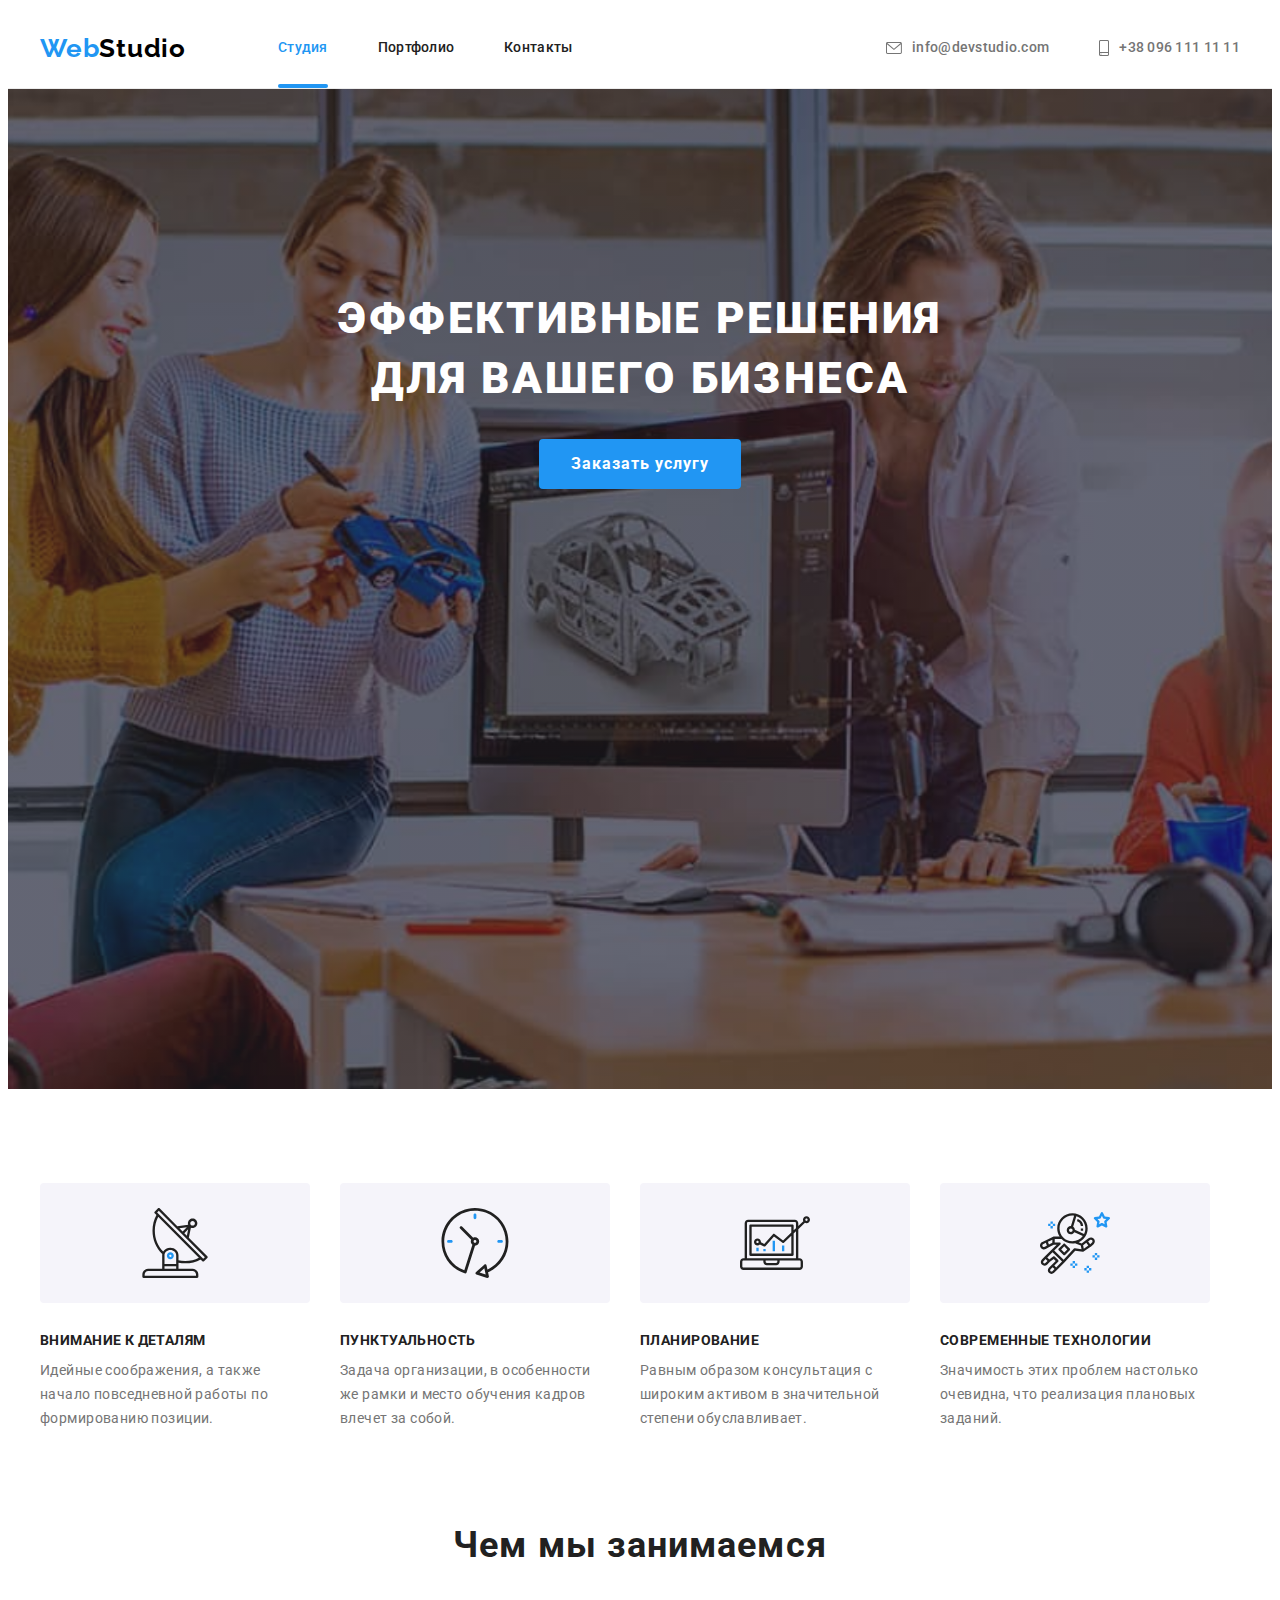
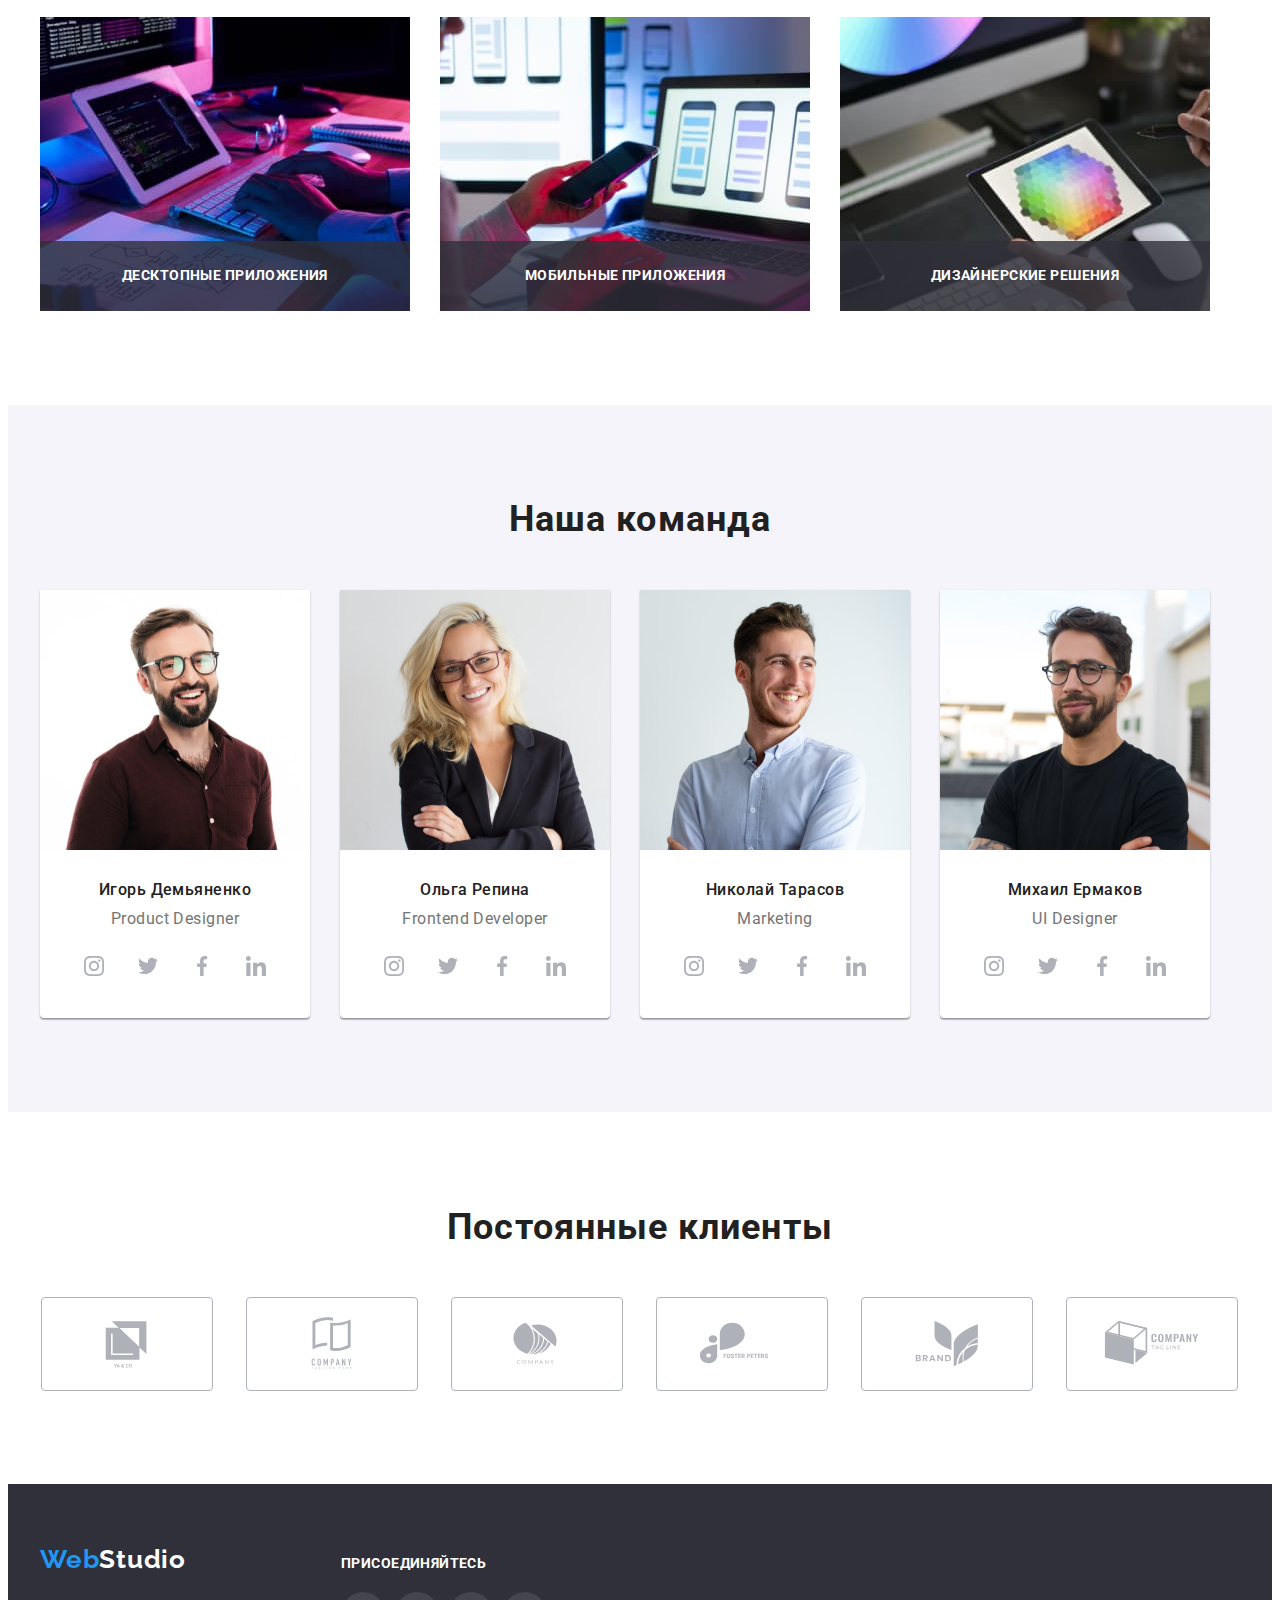
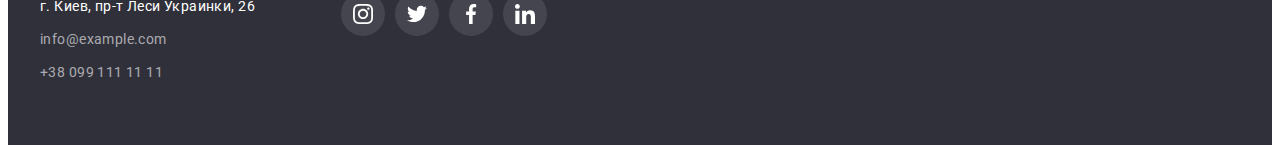
==== index.html @ 933bf1c8 "copied from hw-05" ====
<!DOCTYPE html>
<html lang="ru">
  <head>
    <meta charset="UTF-8" />
    <meta http-equiv="X-UA-Compatible" content="IE=edge" />
    <meta name="viewport" content="width=device-width, initial-scale=1.0" />
    <title>WebStudio</title>
    <link rel="preconnect" href="https://fonts.googleapis.com" />
    <link rel="preconnect" href="https://fonts.gstatic.com" crossorigin />
    <link
      href="https://fonts.googleapis.com/css2?family=Raleway:wght@700&family=Roboto:wght@400;500;700;900&display=swap"
      rel="stylesheet"
    />
    <link
      rel="stylesheet"
      href="https://cdnjs.cloudflare.com/ajax/libs/modern-normalize/1.1.0/modern-normalize.min.css"
      integrity="sha512-wpPYUAdjBVSE4KJnH1VR1HeZfpl1ub8YT/NKx4PuQ5NmX2tKuGu6U/JRp5y+Y8XG2tV+wKQpNHVUX03MfMFn9Q=="
      crossorigin="anonymous"
      referrerpolicy="no-referrer"
    />
    <link rel="stylesheet" href="./css/styles.css" />
  </head>
  <body>
    <!-- Шапка сайта -->
    <header class="header">
      <div class="container">
        <nav class="header-nav">
          <a class="link header-nav-logo" href="./index.html" lang="en"
            >Web<span class="header-logo-black">Studio</span></a
          >
          <ul class="header-nav-list">
            <li class="header-nav-item">
              <a class="link header-nav-link current" href="./index.html">Студия</a>
            </li>
            <li class="header-nav-item">
              <a class="link header-nav-link" href="./portfolio.html">Портфолио</a>
            </li>
            <li class="header-nav-item"><a class="link header-nav-link" href="">Контакты</a></li>
          </ul>
        </nav>
        <ul class="header-contact-list">
          <li class="header-contact-item">
            <a class="link header-contact-mail" href="mailto:info@devstudio.com"
              ><svg class="mail-icon" width="16" height="12">
                <use href="images/icons.svg#envelope"></use>
              </svg>
              info@devstudio.com
            </a>
          </li>
          <li class="header-contact-item">
            <a class="link header-contact-tel" href="tel:+380961111111">
              <svg class="tel-icon" width="10" height="16">
                <use href="images/icons.svg#smartphone"></use>
              </svg>
              +38 096 111 11 11
            </a>
          </li>
        </ul>
      </div>
    </header>
    <main>
      <!-- Герой -->
      <section class="hero overlay">
        <div class="container">
          <h1 class="hero-title">Эффективные решения для вашего бизнеса</h1>
          <button class="hero-btn" type="button" data-modal-open>Заказать услугу</button>
        </div>
      </section>
      <!-- Преимущества -->
      <section class="section">
        <div class="container">
          <h2 class="visually-hidden">Преимущества компании</h2>
          <ul class="benefits-list">
            <li class="benefits-item">
              <div class="icon-container">
                <svg class="benefits-icon" width="70" height="70">
                  <use href="./images/icons.svg#antenna"></use>
                </svg>
              </div>
              <h3 class="benefits-subtitle">Внимание к деталям</h3>
              <p class="benefits-desc">
                Идейные соображения, а также начало повседневной работы по формированию позиции.
              </p>
            </li>
            <li class="benefits-item">
              <div class="icon-container">
                <svg class="benefits-icon" width="70" height="70">
                  <use href="./images/icons.svg#clock"></use>
                </svg>
              </div>
              <h3 class="benefits-subtitle">Пунктуальность</h3>
              <p class="benefits-desc">
                Задача организации, в особенности же рамки и место обучения кадров влечет за собой.
              </p>
            </li>
            <li class="benefits-item">
              <div class="icon-container">
                <svg class="benefits-icon" width="70" height="70">
                  <use href="./images/icons.svg#diagram"></use>
                </svg>
              </div>
              <h3 class="benefits-subtitle">Планирование</h3>
              <p class="benefits-desc">
                Равным образом консультация с широким активом в значительной степени обуславливает.
              </p>
            </li>
            <li class="benefits-item">
              <div class="icon-container">
                <svg class="benefits-icon" width="70" height="70">
                  <use href="./images/icons.svg#astronaut"></use>
                </svg>
              </div>
              <h3 class="benefits-subtitle">Современные технологии</h3>
              <p class="benefits-desc">
                Значимость этих проблем настолько очевидна, что реализация плановых заданий.
              </p>
            </li>
          </ul>
        </div>
      </section>
      <!-- Рабочие процессы -->
      <section class="section process">
        <div class="container">
          <h2 class="process-title">Чем мы занимаемся</h2>
          <ul class="process-list">
            <li class="process-item">
              <img
                src="./images/what-we-do-img-1.jpg"
                alt="сотрудник печатает текст"
                width="370"
                height="294"
              />
              <h3 class="process-item-title">Десктопные приложения</h3>
            </li>
            <li class="process-item">
              <img
                src="./images/what-we-do-img-2.jpg"
                alt="сотрудник выбирает макет"
                width="370"
                height="294"
              />
              <h3 class="process-item-title">Мобильные приложения</h3>
            </li>
            <li class="process-item">
              <img
                src="./images/what-we-do-img-3.jpg"
                alt="сотрудник выбирает цвет"
                width="370"
                height="294"
              />
              <h3 class="process-item-title">Дизайнерские решения</h3>
            </li>
          </ul>
        </div>
      </section>
      <!-- Команда -->
      <section class="section team">
        <div class="container">
          <h2 class="team-title">Наша команда</h2>
          <ul class="team-list">
            <li class="team-item">
              <img
                src="./images/our-team-img-1.jpg"
                alt="Игорь Демьяненко"
                width="270"
                height="260"
              />
              <div class="team-text-container">
                <h3 class="team-name">Игорь Демьяненко</h3>
                <p class="team-position" lang="en">Product Designer</p>
                <ul class="social-team-list">
                  <li class="social-team-item">
                    <a class="link social-team-link" href="">
                      <svg class="social-team-icon" width="20" height="20">
                        <use href="./images/icons.svg#instagram"></use>
                      </svg>
                    </a>
                  </li>
                  <li class="social-team-item">
                    <a class="link social-team-link" href="">
                      <svg class="social-team-icon" width="20" height="20">
                        <use href="./images/icons.svg#twitter"></use>
                      </svg>
                    </a>
                  </li>
                  <li class="social-team-item">
                    <a class="link social-team-link" href="">
                      <svg class="social-team-icon" width="20" height="20">
                        <use href="./images/icons.svg#facebook"></use>
                      </svg>
                    </a>
                  </li>
                  <li class="social-team-item">
                    <a class="link social-team-link" href="">
                      <svg class="social-team-icon" width="20" height="20">
                        <use href="./images/icons.svg#linkedin"></use>
                      </svg>
                    </a>
                  </li>
                </ul>
              </div>
            </li>
            <li class="team-item">
              <img src="./images/our-team-img-2.jpg" alt="Ольга Репина" width="270" height="260" />
              <div class="team-text-container">
                <h3 class="team-name">Ольга Репина</h3>
                <p class="team-position" lang="en">Frontend Developer</p>
                <ul class="social-team-list">
                  <li class="social-team-item">
                    <a class="link social-team-link" href="">
                      <svg class="social-team-icon" width="20" height="20">
                        <use href="./images/icons.svg#instagram"></use>
                      </svg>
                    </a>
                  </li>
                  <li class="social-team-item">
                    <a class="link social-team-link" href="">
                      <svg class="social-team-icon" width="20" height="20">
                        <use href="./images/icons.svg#twitter"></use>
                      </svg>
                    </a>
                  </li>
                  <li class="social-team-item">
                    <a class="link social-team-link" href="">
                      <svg class="social-team-icon" width="20" height="20">
                        <use href="./images/icons.svg#facebook"></use>
                      </svg>
                    </a>
                  </li>
                  <li class="social-team-item">
                    <a class="link social-team-link" href="">
                      <svg class="social-team-icon" width="20" height="20">
                        <use href="./images/icons.svg#linkedin"></use>
                      </svg>
                    </a>
                  </li>
                </ul>
              </div>
            </li>
            <li class="team-item">
              <img
                src="./images/our-team-img-3.jpg"
                alt="Николай Тарасов"
                width="270"
                height="260"
              />
              <div class="team-text-container">
                <h3 class="team-name">Николай Тарасов</h3>
                <p class="team-position" lang="en">Marketing</p>
                <ul class="social-team-list">
                  <li class="social-team-item">
                    <a class="link social-team-link" href="">
                      <svg class="social-team-icon" width="20" height="20">
                        <use href="./images/icons.svg#instagram"></use>
                      </svg>
                    </a>
                  </li>
                  <li class="social-team-item">
                    <a class="link social-team-link" href="">
                      <svg class="social-team-icon" width="20" height="20">
                        <use href="./images/icons.svg#twitter"></use>
                      </svg>
                    </a>
                  </li>
                  <li class="social-team-item">
                    <a class="link social-team-link" href="">
                      <svg class="social-team-icon" width="20" height="20">
                        <use href="./images/icons.svg#facebook"></use>
                      </svg>
                    </a>
                  </li>
                  <li class="social-team-item">
                    <a class="link social-team-link" href="">
                      <svg class="social-team-icon" width="20" height="20">
                        <use href="./images/icons.svg#linkedin"></use>
                      </svg>
                    </a>
                  </li>
                </ul>
              </div>
            </li>
            <li class="team-item">
              <img
                src="./images/our-team-img-4.jpg"
                alt="Михаил Ермаков"
                width="270"
                height="260"
              />
              <div class="team-text-container">
                <h3 class="team-name">Михаил Ермаков</h3>
                <p class="team-position" lang="en">UI Designer</p>
                <ul class="social-team-list">
                  <li class="social-team-item">
                    <a class="link social-team-link" href="">
                      <svg class="social-team-icon" width="20" height="20">
                        <use href="./images/icons.svg#instagram"></use>
                      </svg>
                    </a>
                  </li>
                  <li class="social-team-item">
                    <a class="link social-team-link" href="">
                      <svg class="social-team-icon" width="20" height="20">
                        <use href="./images/icons.svg#twitter"></use>
                      </svg>
                    </a>
                  </li>
                  <li class="social-team-item">
                    <a class="link social-team-link" href="">
                      <svg class="social-team-icon" width="20" height="20">
                        <use href="./images/icons.svg#facebook"></use>
                      </svg>
                    </a>
                  </li>
                  <li class="social-team-item">
                    <a class="link social-team-link" href="">
                      <svg class="social-team-icon" width="20" height="20">
                        <use href="./images/icons.svg#linkedin"></use>
                      </svg>
                    </a>
                  </li>
                </ul>
              </div>
            </li>
          </ul>
        </div>
      </section>
      <!-- Клиенты -->
      <section class="section">
        <div class="container">
          <h2 class="clients-title">Постоянные клиенты</h2>
          <ul class="clients-list">
            <li class="clients-item">
              <a class="link clients-link" href="">
                <svg class="clients-icon" width="106" height="60">
                  <use href="images/icons.svg#logo-1"></use>
                </svg>
              </a>
            </li>
            <li class="clients-item">
              <a class="link clients-link" href="">
                <svg class="clients-icon" width="106" height="60">
                  <use href="images/icons.svg#logo-2"></use>
                </svg>
              </a>
            </li>
            <li class="clients-item">
              <a class="link clients-link" href="">
                <svg class="clients-icon" width="106" height="60">
                  <use href="images/icons.svg#logo-3"></use>
                </svg>
              </a>
            </li>
            <li class="clients-item">
              <a class="link clients-link" href="">
                <svg class="clients-icon" width="106" height="60">
                  <use href="images/icons.svg#logo-4"></use>
                </svg>
              </a>
            </li>
            <li class="clients-item">
              <a class="link clients-link" href="">
                <svg class="clients-icon" width="106" height="60">
                  <use href="images/icons.svg#logo-5"></use>
                </svg>
              </a>
            </li>
            <li class="clients-item">
              <a class="link clients-link" href="">
                <svg class="clients-icon" width="106" height="60">
                  <use href="images/icons.svg#logo-6"></use>
                </svg>
              </a>
            </li>
          </ul>
        </div>
      </section>
    </main>
    <!-- Подвал сайта -->
    <footer class="footer">
      <div class="container footer-container">
        <div class="container-address">
          <a class="link footer-logo" href="./index.html"
            >Web<span class="footer-logo-white">Studio</span></a
          >
          <address class="footer-address">
            <ul class="footer-address-list">
              <li class="footer-address-item">
                <a
                  class="link footer-address-link"
                  href="https://goo.gl/maps/jaHoriXnF1rFuWEq5"
                  target="_blank"
                  rel="noopener noreferrer"
                >
                  г. Киев, пр-т Леси Украинки, 26
                </a>
              </li>
              <li class="footer-address-item">
                <a class="link footer-address-mail" href="mailto:info@example.com"
                  >info@example.com</a
                >
              </li>
              <li class="footer-address-item">
                <a class="link footer-address-tel" href="tel:+380991111111">+38 099 111 11 11</a>
              </li>
            </ul>
          </address>
        </div>
        <div class="container-social">
          <p class="social-text">присоединяйтесь</p>
          <ul class="social-list">
            <li class="social-item">
              <a class="link social-link" href="">
                <svg class="social-icon" width="20" height="20">
                  <use href="./images/icons.svg#instagram"></use>
                </svg>
              </a>
            </li>
            <li class="social-item">
              <a class="link social-link" href="">
                <svg class="social-icon" width="20" height="20">
                  <use href="./images/icons.svg#twitter"></use>
                </svg>
              </a>
            </li>
            <li class="social-item">
              <a class="link social-link" href="">
                <svg class="social-icon" width="20" height="20">
                  <use href="./images/icons.svg#facebook"></use>
                </svg>
              </a>
            </li>
            <li class="social-item">
              <a class="link social-link" href="">
                <svg class="social-icon" width="20" height="20">
                  <use href="./images/icons.svg#linkedin"></use>
                </svg>
              </a>
            </li>
          </ul>
        </div>
      </div>
    </footer>
    <div class="backdrop is-hidden" data-modal>
      <div class="modal">
        <button class="close-button" type="button" data-modal-close>
          <svg class="close-icon" width="11" height="11">
            <use href="images/icons.svg#close"></use>
          </svg>
        </button>
      </div>
    </div>
    <script src="./js/modal.js"></script>
  </body>
</html>
---- css/styles.css ----
/* Глобальные свойства */

/* * {
  outline: 1px solid tomato;
} */

:root {
  --logo-color: #2196f3;
  --primary-white-color: #ffffff;
  --primary-title-color: #ffffff;
  --secondary-title-color: #212121;
  --primary-text-color: #212121;
  --secondary-text-color: #757575;
  --primary-background-color: #2f303a;
  --secondary-background-color: #f5f4fa;
  --accent-color: #2196f3;
  --gallery-item-margin: 30px;
}

body {
  color: var(--primary-text-color);

  font-family: Roboto, sans-serif;
}

h1,
h2,
h3,
h4,
h5,
h6,
p {
  margin: 0;
}

ul {
  list-style: none;
  margin: 0;
  padding: 0;
}

button {
  border: none;
  cursor: pointer;
}

img {
  display: block;
  max-width: 100%;
  height: auto;
}

.link {
  text-decoration: none;
}

.visually-hidden {
  position: absolute;
  width: 1px;
  height: 1px;
  margin: -1px;
  border: 0;
  padding: 0;

  white-space: nowrap;
  clip-path: inset(100%);
  clip: rect(0 0 0 0);
  overflow: hidden;
}

.section {
  padding-top: 94px;
  padding-bottom: 94px;

  background-color: var(--primary-white-color);
}

.container {
  width: 1200px;
  margin-right: auto;
  margin-left: auto;
  padding-right: 15px;
  padding-left: 15px;
}

/* Шапка сайта */
.header {
  border-bottom: 1px solid #ececec;
  background-color: var(--primary-white-color);
}

.header {
  /* padding-top: 24px;
  padding-bottom: 25px; */
  display: flex;
  justify-content: center;
  height: 80px;
}

.header > .container {
  display: flex;
}

.header-nav {
  display: flex;
}

.header-nav-list {
  display: flex;
  align-items: center;
}

.header-nav-item:not(:last-child) {
  margin-right: 50px;
}

.header-contact-list {
  display: flex;
  align-items: center;
  margin-left: auto;
}

.header-contact-item {
  display: inline-flex;
}

.header-contact-item:not(:last-child) {
  margin-right: 50px;
}

.header-nav-logo {
  display: flex;
  align-items: center;

  max-width: 145px;
  margin-right: 93px;

  color: var(--logo-color);

  font-family: Raleway, sans-serif;
  font-weight: 700;
  font-size: 26px;
  line-height: 1.19;
  letter-spacing: 0.03em;
}

.header-logo-black {
  color: #000000;
}

.header-nav-link {
  display: block;
  color: var(--primary-text-color);

  font-weight: 500;
  font-size: 14px;
  line-height: 1.14;
  letter-spacing: 0.02em;
}

.header-contact-mail,
.header-contact-tel {
  display: flex;
  justify-content: center;
  align-items: center;

  color: var(--secondary-text-color);

  font-weight: 500;
  font-size: 14px;
  line-height: 1.14;
  letter-spacing: 0.02em;
}

.header-nav-list .link,
.header-contact-list .link {
  transition: color 250ms cubic-bezier(0.4, 0, 0.2, 1);
}

.header-nav-list .link:hover,
.header-nav-list .link:focus,
.header-contact-list .link:hover,
.header-contact-list .link:focus {
  color: var(--accent-color);
}

.mail-icon,
.tel-icon {
  margin-right: 10px;
  fill: currentColor;
}

/* Обычно так не делается, обещали позже научить */
.current {
  position: relative;
  color: var(--accent-color);
}

.current::after {
  content: '';
  position: absolute;
  bottom: -32.5px;
  left: 0;
  width: 100%;
  height: 4px;
  background-color: var(--accent-color);
  border-radius: 2px;
  pointer-events: none;
}

/* Герой */
.hero {
  padding-top: 200px;
  padding-bottom: 200px;

  background-color: var(--primary-background-color);

  text-align: center;
}

.hero.overlay {
  max-width: 1600px;
  height: 600px;
  margin-right: auto;
  margin-left: auto;
  background-color: var(--primary-background-color);
  background-image: linear-gradient(rgba(47, 48, 58, 0.4), rgba(47, 48, 58, 0.4) 100%),
    url(../images/hero-backgorund.jpg);
  background-repeat: no-repeat;
  background-size: cover;
  background-position: center;
}

.hero-title {
  max-width: 696px;
  margin-left: auto;
  margin-right: auto;
  margin-bottom: 30px;

  color: var(--primary-title-color);

  font-weight: 900;
  font-size: 44px;
  line-height: 1.36;
  letter-spacing: 0.06em;
  text-transform: uppercase;
}

.hero-btn {
  display: inline-block;
  padding: 10px 32px;
  border-radius: 4px;

  color: var(--primary-white-color);
  background: var(--accent-color);

  font-family: inherit;
  font-size: 16px;
  font-weight: 700;
  line-height: 1.87;
  letter-spacing: 0.06em;

  transition: background-color 250ms cubic-bezier(0.4, 0, 0.2, 1);
}

.hero-btn:hover,
.hero-btn:focus {
  background-color: #188ce8;
}

/* Преимущества */
.benefits-list {
  display: flex;
}

.benefits-item {
  width: 270px;
}

.benefits-item:not(:last-child) {
  margin-right: 30px;
}

.icon-container {
  display: flex;
  justify-content: center;
  align-items: center;
  width: 270px;
  height: 120px;
  border-radius: 4px;
  margin-bottom: 30px;

  background-color: var(--secondary-background-color);
}

.benefits-subtitle {
  margin-bottom: 10px;

  font-size: 14px;
  line-height: 1.14;
  letter-spacing: 0.03em;
  text-transform: uppercase;
}

.benefits-desc {
  color: var(--secondary-text-color);

  font-size: 14px;
  line-height: 1.71;
  letter-spacing: 0.03em;
}

/* Рабочие процессы */

.process {
  padding-top: 0;
}

.process-list {
  display: flex;
}

.process-title {
  margin-bottom: 50px;

  font-size: 36px;
  line-height: 1.16;
  text-align: center;
  letter-spacing: 0.03em;
}

.process-item {
  position: relative;
}

.process-item-title {
  position: absolute;
  bottom: 0;
  height: 70px;
  width: 100%;

  display: flex;
  align-items: center;
  justify-content: center;

  font-size: 14px;
  line-height: 1.14;
  letter-spacing: 0.03em;
  text-transform: uppercase;

  background: rgba(47, 48, 58, 0.8);
  color: var(--primary-white-color);
}

.process-item:not(:nth-child(3n)) {
  margin-right: 30px;
}

/* Команда */
.team {
  background-color: var(--secondary-background-color);
}

.team-list {
  display: flex;
}

.team-title {
  margin-bottom: 50px;

  font-size: 36px;
  line-height: 1.16;
  text-align: center;
  letter-spacing: 0.03em;
}

.team-item {
  background-color: var(--primary-white-color);
  box-shadow: 0px 1px 3px rgba(0, 0, 0, 0.12), 0px 1px 1px rgba(0, 0, 0, 0.14),
    0px 2px 1px rgba(0, 0, 0, 0.2);
  border-radius: 0px 0px 4px 4px;
}

.team-item:not(:nth-child(4n)) {
  margin-right: 30px;
}

.team-text-container {
  padding-top: 30px;
  padding-bottom: 30px;
}

.team-name {
  margin-bottom: 10px;

  font-weight: 500;
  font-size: 16px;
  line-height: 1.19;
  text-align: center;
  letter-spacing: 0.03em;
}

.team-position {
  margin-bottom: 16px;

  color: var(--secondary-text-color);

  line-height: 19px;
  text-align: center;
  letter-spacing: 0.03em;
}

.social-team-list {
  display: flex;
  justify-content: center;
}

.social-team-item:not(:last-child) {
  margin-right: 10px;
}

.social-team-link {
  display: flex;
  justify-content: center;
  align-items: center;
  width: 44px;
  height: 44px;
  background-color: #ffffff;
  border-radius: 50%;
  color: #afb1b8;

  transition: background-color 250ms cubic-bezier(0.4, 0, 0.2, 1),
    color 250ms cubic-bezier(0.4, 0, 0.2, 1);
}

.social-team-icon {
  fill: currentColor;
}

.social-team-link:hover,
.social-team-link:focus {
  background-color: var(--accent-color);
  color: var(--primary-white-color);
}

/* Клиенты */

.clients-title {
  margin-bottom: 50px;

  font-size: 36px;
  line-height: 1.17;
  text-align: center;
  letter-spacing: 0.03em;
}

.clients-list {
  display: flex;
}

.clients-item {
  display: flex;
  justify-content: center;
  align-items: center;
  flex-basis: calc((100% - 150px) / 6);
  width: 170px;
  height: 92px;
}

.clients-item:not(:last-child) {
  margin-right: var(--gallery-item-margin);
}

.clients-link {
  width: 170px;
  height: 92px;
  display: flex;
  justify-content: center;
  align-items: center;
  border: 1px solid #afb1b8;
  border-radius: 4px;
  color: #afb1b8;

  transition: color 250ms cubic-bezier(0.4, 0, 0.2, 1), border 250ms cubic-bezier(0.4, 0, 0.2, 1);
}

.clients-icon {
  fill: currentColor;
}

.clients-link:hover,
.clients-link:focus {
  color: var(--accent-color);
  border: 1px solid var(--accent-color);
}

/* Портфолио - Работы */

.works {
  background-color: var(--primary-white-color);
}

.filter-btn {
  padding: 6px 22px;
  border-radius: 4px;

  background-color: var(--secondary-background-color);

  font-family: inherit;
  font-weight: 500;
  font-size: 16px;
  line-height: 1.62;
  text-align: center;
  letter-spacing: 0.03em;

  transition: background-color 250ms cubic-bezier(0.4, 0, 0.2, 1),
    color 250ms cubic-bezier(0.4, 0, 0.2, 1), box-shadow 250ms cubic-bezier(0.4, 0, 0.2, 1);
}

.filter-btn:active,
.filter-btn:hover,
.filter-btn:focus {
  color: var(--primary-white-color);
  background-color: var(--accent-color);
  box-shadow: 0px 3px 1px rgba(0, 0, 0, 0.1), 0px 1px 2px rgba(0, 0, 0, 0.08),
    0px 2px 2px rgba(0, 0, 0, 0.12);
}

.filter {
  display: flex;
  justify-content: center;
  margin-bottom: 50px;
}

.filter-item:not(:last-child) {
  margin-right: 8px;
}

.gallery-title {
  margin-bottom: 4px;

  color: var(--primary-text-color);

  font-size: 18px;
  line-height: 2;
  letter-spacing: 0.06em;
}

.gallery-desc {
  color: var(--secondary-text-color);

  line-height: 1.87;
  letter-spacing: 0.03em;
}

.gallery {
  display: flex;
  flex-wrap: wrap;
  margin-bottom: calc(-1 * var(--gallery-item-margin));
  margin-right: calc(-1 * var(--gallery-item-margin));
}

.gallery-item {
  flex-basis: calc(100% / 3 - var(--gallery-item-margin));
  margin-bottom: var(--gallery-item-margin);
  margin-right: var(--gallery-item-margin);
  border-top: 1px solid #eeeeee;
  border-right: 1px solid #eeeeee;
  border-bottom: 1px solid #eeeeee;
  border-left: 1px solid #eeeeee;
}

.gallery-link {
  display: block;

  transition: box-shadow 250ms cubic-bezier(0.4, 0, 0.2, 1);
}

.gallery-link:active,
.gallery-link:hover,
.gallery-link:focus {
  box-shadow: 0px 1px 1px rgba(0, 0, 0, 0.12), 0px 4px 4px rgba(0, 0, 0, 0.06),
    1px 4px 6px rgba(0, 0, 0, 0.16);
}

.gallery-text-container {
  padding-top: 20px;
  padding-right: 24px;
  padding-bottom: 20px;
  padding-left: 24px;
}

.gallery-img-thumb {
  position: relative;
  overflow: hidden;
}

.desc-is-hidden {
  position: absolute;
  bottom: 0;
  right: 0;
  width: 100%;
  height: 100%;

  transform: translateY(101%);
  transition: transform 250ms linear;

  background-color: rgba(33, 150, 243, 0.9);
}

.gallery-desc-overlay {
  position: absolute;
  top: 50%;
  left: 50%;
  transform: translate(-50%, -50%);

  display: inline-block;
  width: 322px;
  height: auto;

  font-size: 18px;
  line-height: 1.56;
  letter-spacing: 0.03em;

  color: var(--primary-white-color);
}

.gallery-link:hover .desc-is-hidden,
.gallery-link:focus .desc-is-hidden {
  transform: translateY(0%);
}

/* Подвал сайта */
.footer {
  padding-top: 60px;
  padding-bottom: 60px;

  background-color: var(--primary-background-color);
}

.footer-container {
  display: flex;
  align-items: baseline;
}

.container-address .link {
  display: block;
}

.footer-logo {
  margin-bottom: 20px;

  color: var(--logo-color);

  font-family: Raleway, sans-serif;
  font-weight: 700;
  font-size: 26px;
  line-height: 1.19;
  letter-spacing: 0.03em;
}

.footer-logo-white {
  color: var(--primary-white-color);
}

.footer-address {
  width: 231px;
}

.footer-address-item:not(:last-child) {
  margin-bottom: 9px;
}

.footer-address-link {
  color: var(--primary-white-color);

  font-style: normal;
  font-size: 14px;
  line-height: 1.71;
  letter-spacing: 0.03em;
}

.footer-address-mail,
.footer-address-tel {
  color: rgba(255, 255, 255, 0.6);

  font-style: normal;
  font-size: 14px;
  line-height: 1.71;
  letter-spacing: 0.03em;
}

.footer-address .link {
  transition: color 250ms cubic-bezier(0.4, 0, 0.2, 1);
}

.footer-address .link:hover,
.footer-address .link:focus {
  color: var(--accent-color);
}

.container-address {
  margin-right: 70px;
}

.social-text {
  margin-bottom: 20px;

  color: var(--primary-white-color);

  font-weight: bold;
  font-size: 14px;
  line-height: 1.14;
  letter-spacing: 0.03em;
  text-transform: uppercase;
}

.social-list {
  display: flex;
}

.social-item:not(:last-child) {
  margin-right: 10px;
}

.social-link {
  display: flex;
  justify-content: center;
  align-items: center;
  width: 44px;
  height: 44px;
  background-color: #44454e;
  border-radius: 50%;
  color: var(--primary-white-color);

  transition: background-color 250ms cubic-bezier(0.4, 0, 0.2, 1);
}

.social-icon {
  fill: currentColor;
}

.social-link:hover,
.social-link:focus {
  background-color: var(--accent-color);
}

/* Модальное окно */

.backdrop {
  position: fixed;
  top: 0;
  left: 0;

  width: 100%;
  height: 100%;

  background: rgba(0, 0, 0, 0.2);

  opacity: 1;
  visibility: visible;
  transition: opacity 500ms cubic-bezier(0.4, 0, 0.2, 1),
    visibility 500ms cubic-bezier(0.4, 0, 0.2, 1);
}

.backdrop.is-hidden {
  opacity: 0;
  pointer-events: none;
  visibility: hidden;
}

.backdrop.is-hidden .modal {
  transform: translate(-50%, -50%) scale(1.2);
}

.modal {
  position: absolute;
  top: 50%;
  left: 50%;

  min-width: 528px;
  min-height: 581px;

  background: var(--primary-title-color);
  box-shadow: 0px 1px 3px rgba(0, 0, 0, 0.12), 0px 1px 1px rgba(0, 0, 0, 0.14),
    0px 2px 1px rgba(0, 0, 0, 0.2);
  border-radius: 4px;

  transform: translate(-50%, -50%) scale(1);
  transition: transform 500ms cubic-bezier(0.4, 0, 0.2, 1);
}

.close-button {
  position: absolute;
  top: 8px;
  right: 8px;

  width: 30px;
  height: 30px;

  background: var(--primary-white-color);
  border: 1px solid rgba(0, 0, 0, 0.1);
  border-radius: 50%;
}

.close-icon {
  position: absolute;
  top: 50%;
  left: 50%;
  transform: translate(-50%, -50%);
}
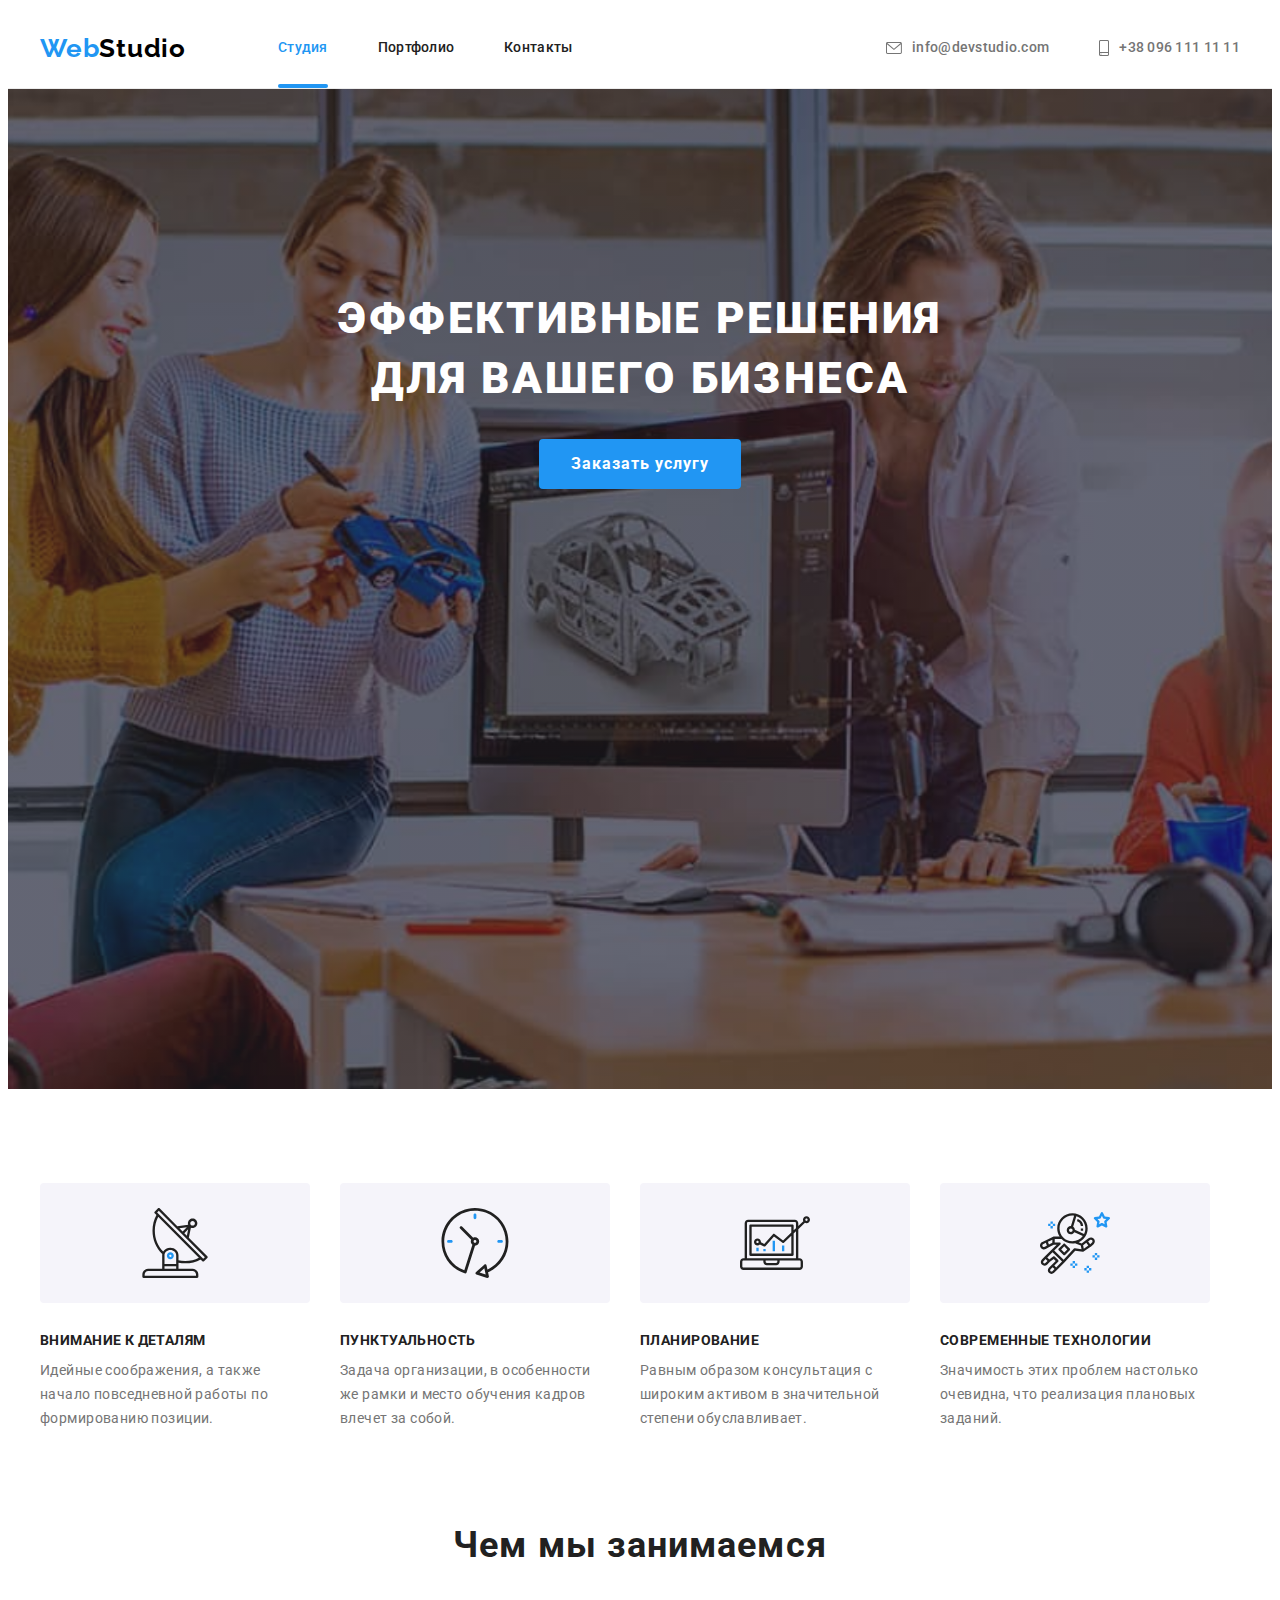
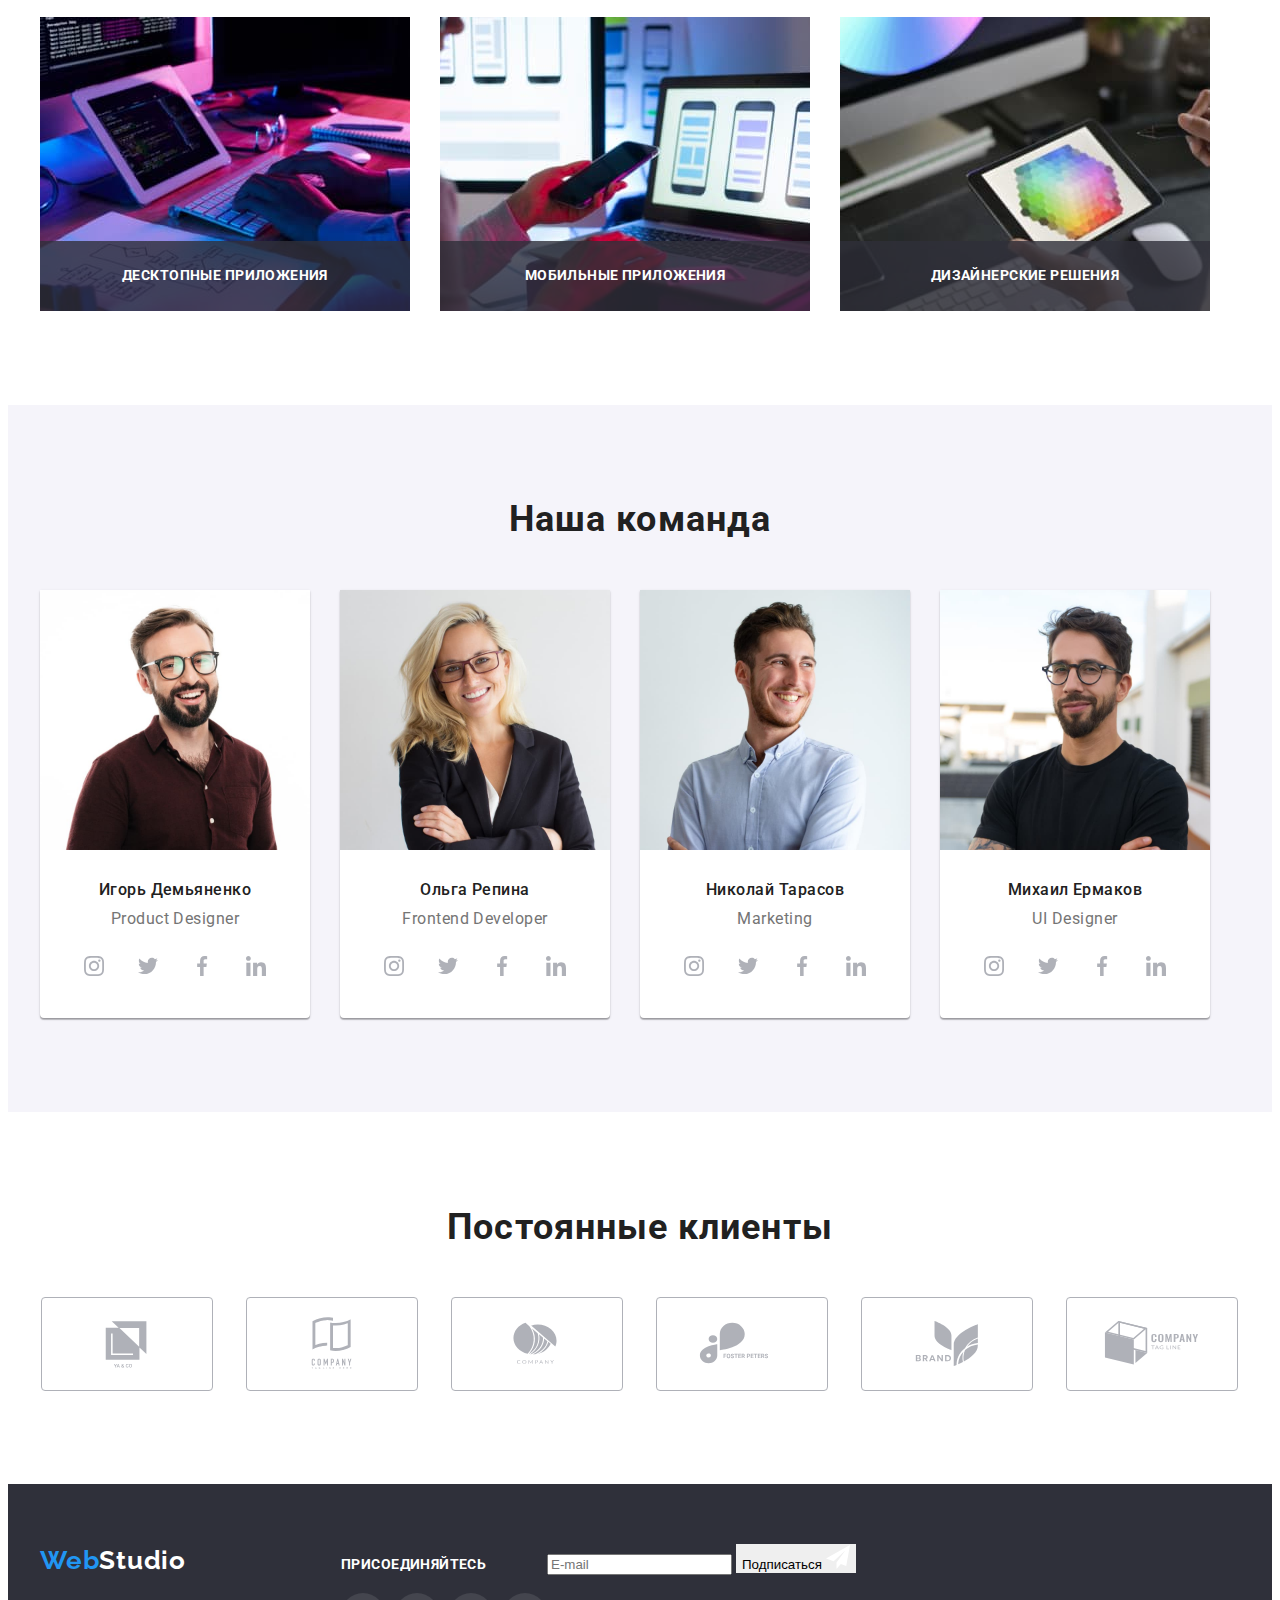
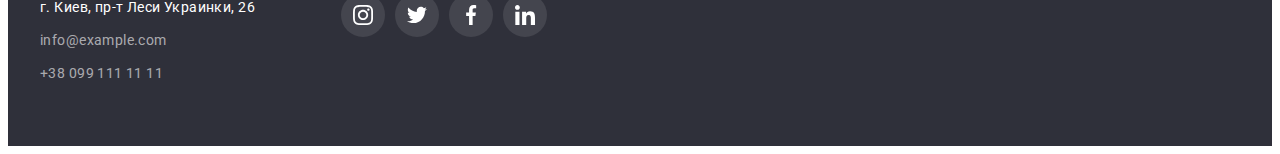
==== commit 2db7c5cf: "marked up html" ====
--- a/index.html
+++ b/index.html
@@ -438,10 +438,64 @@
             </li>
           </ul>
         </div>
+        <form class="form-subscribe">
+          <p class="form-subscribe-text"></p>
+          <label class="form-subscribe-label">
+            <input
+              type="email"
+              name="email"
+              class="form-subscribe-field"
+              placeholder="E-mail"
+              required
+            />
+            <button class="form-subscribe-btn" type="submit">
+              Подписаться
+              <svg class="form-subscribe-icon" width="24" height="24">
+                <use href="images/icons.svg#send"></use>
+              </svg>
+            </button>
+          </label>
+        </form>
       </div>
     </footer>
     <div class="backdrop is-hidden" data-modal>
       <div class="modal">
+        <form class="form-modal">
+          <p class="">Оставьте свои данные, мы вам перезвоним</p>
+          <label for="user" class="form-modal-label">Имя</label>
+          <div class="field-wrap">
+            <input type="text" class="form-modal-field" name="username" id="user" />
+            <svg class="form-modal-icon" width="18" height="18">
+              <use href="images/icons.svg#black-person"></use>
+            </svg>
+          </div>
+          <label for="tel" class="form-modal-label">Телефон</label>
+          <div class="field-wrap">
+            <input type="tel" class="form-modal-field" name="tel" id="tel" />
+            <svg class="form-modal-icon" width="18" height="18">
+              <use href="images/icons.svg#black-tel"></use>
+            </svg>
+          </div>
+          <label for="email" class="form-modal-label">Почта</label>
+          <div class="field-wrap">
+            <input type="email" class="form-modal-field" name="email" id="email" />
+            <svg class="form-modal-icon" width="18" height="18">
+              <use href="images/icons.svg#black-env"></use>
+            </svg>
+          </div>
+          <label for="comment" class="form-modal-label">Комментарий</label>
+          <textarea
+            name="comment"
+            class="modal-form-comment"
+            id="comment"
+            placeholder="Введите текст"
+          ></textarea>
+          <p class="form-modal-license">
+            Соглашаюсь с рассылкой и принимаю
+            <a href="" class="form-modal-link"> Условия договора</a>
+          </p>
+          <button type="submit" class="form-modal-btn">Отправить</button>
+        </form>
         <button class="close-button" type="button" data-modal-close>
           <svg class="close-icon" width="11" height="11">
             <use href="images/icons.svg#close"></use>
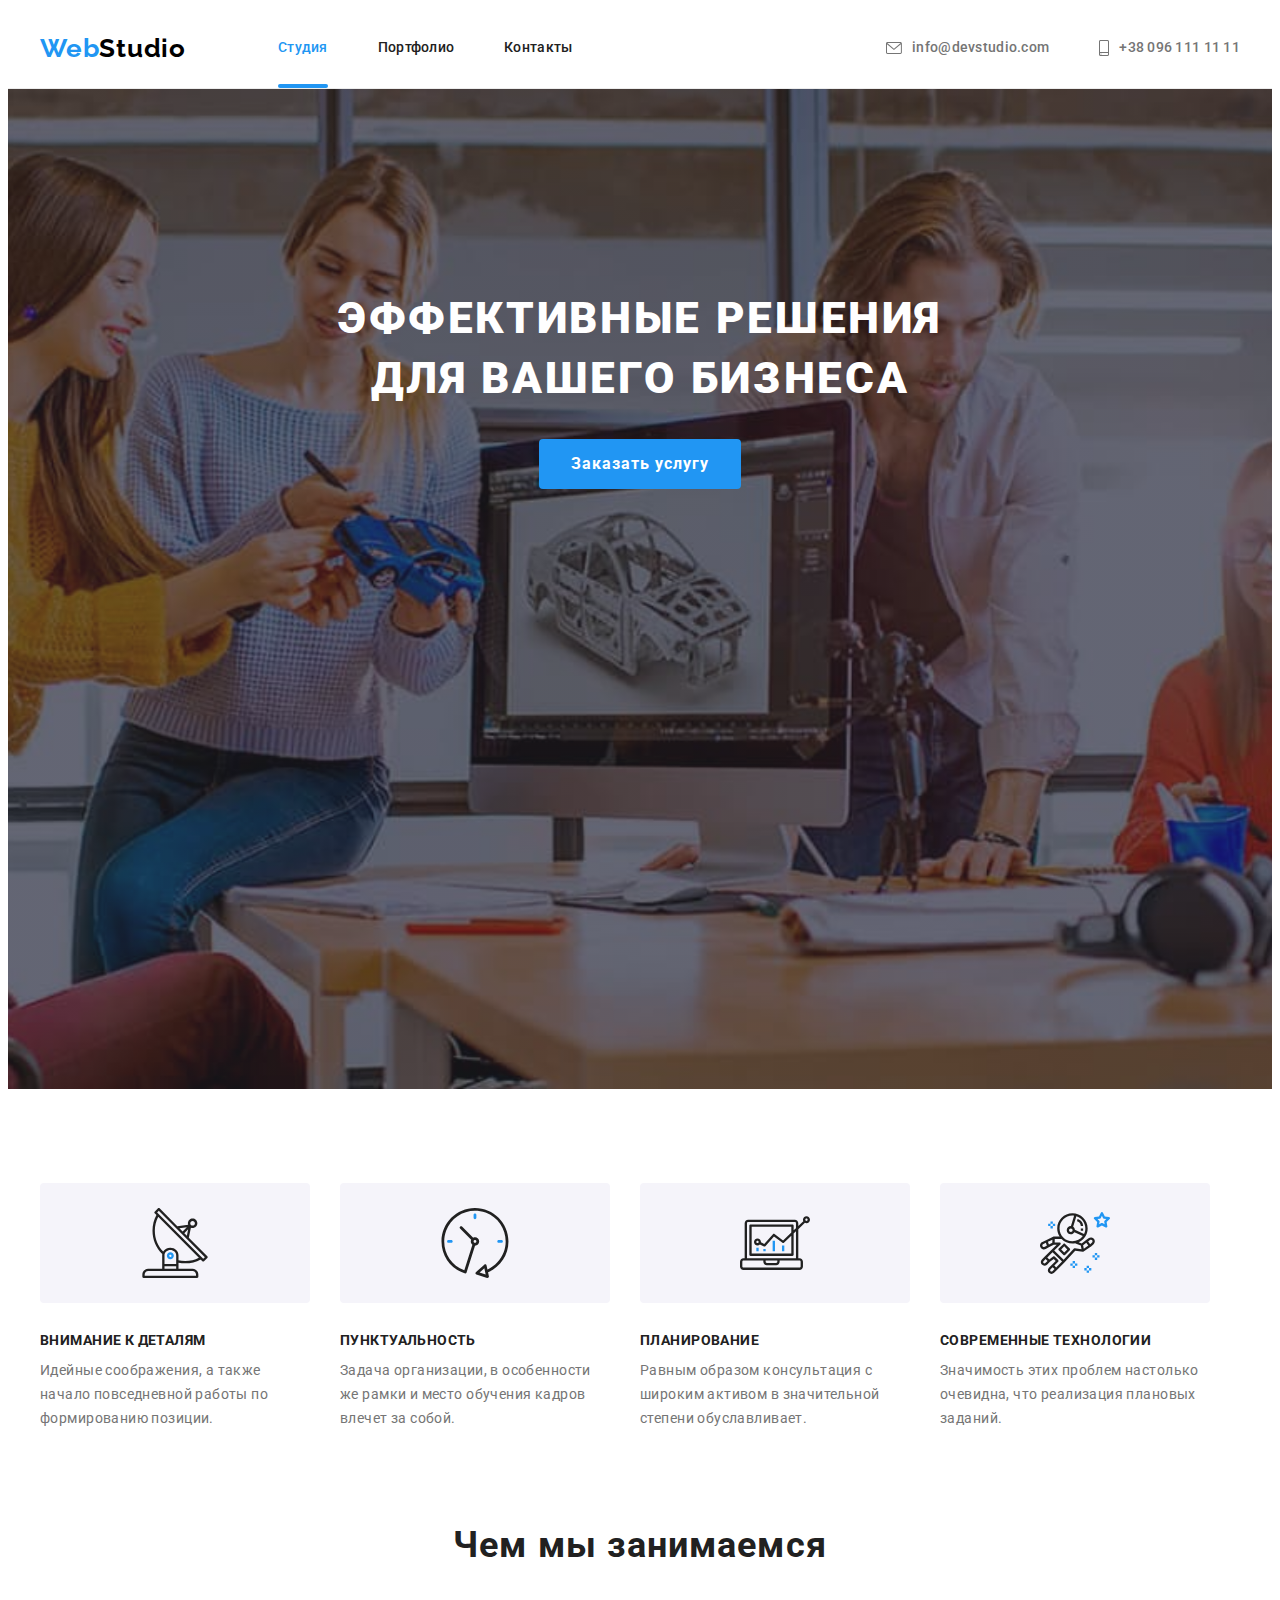
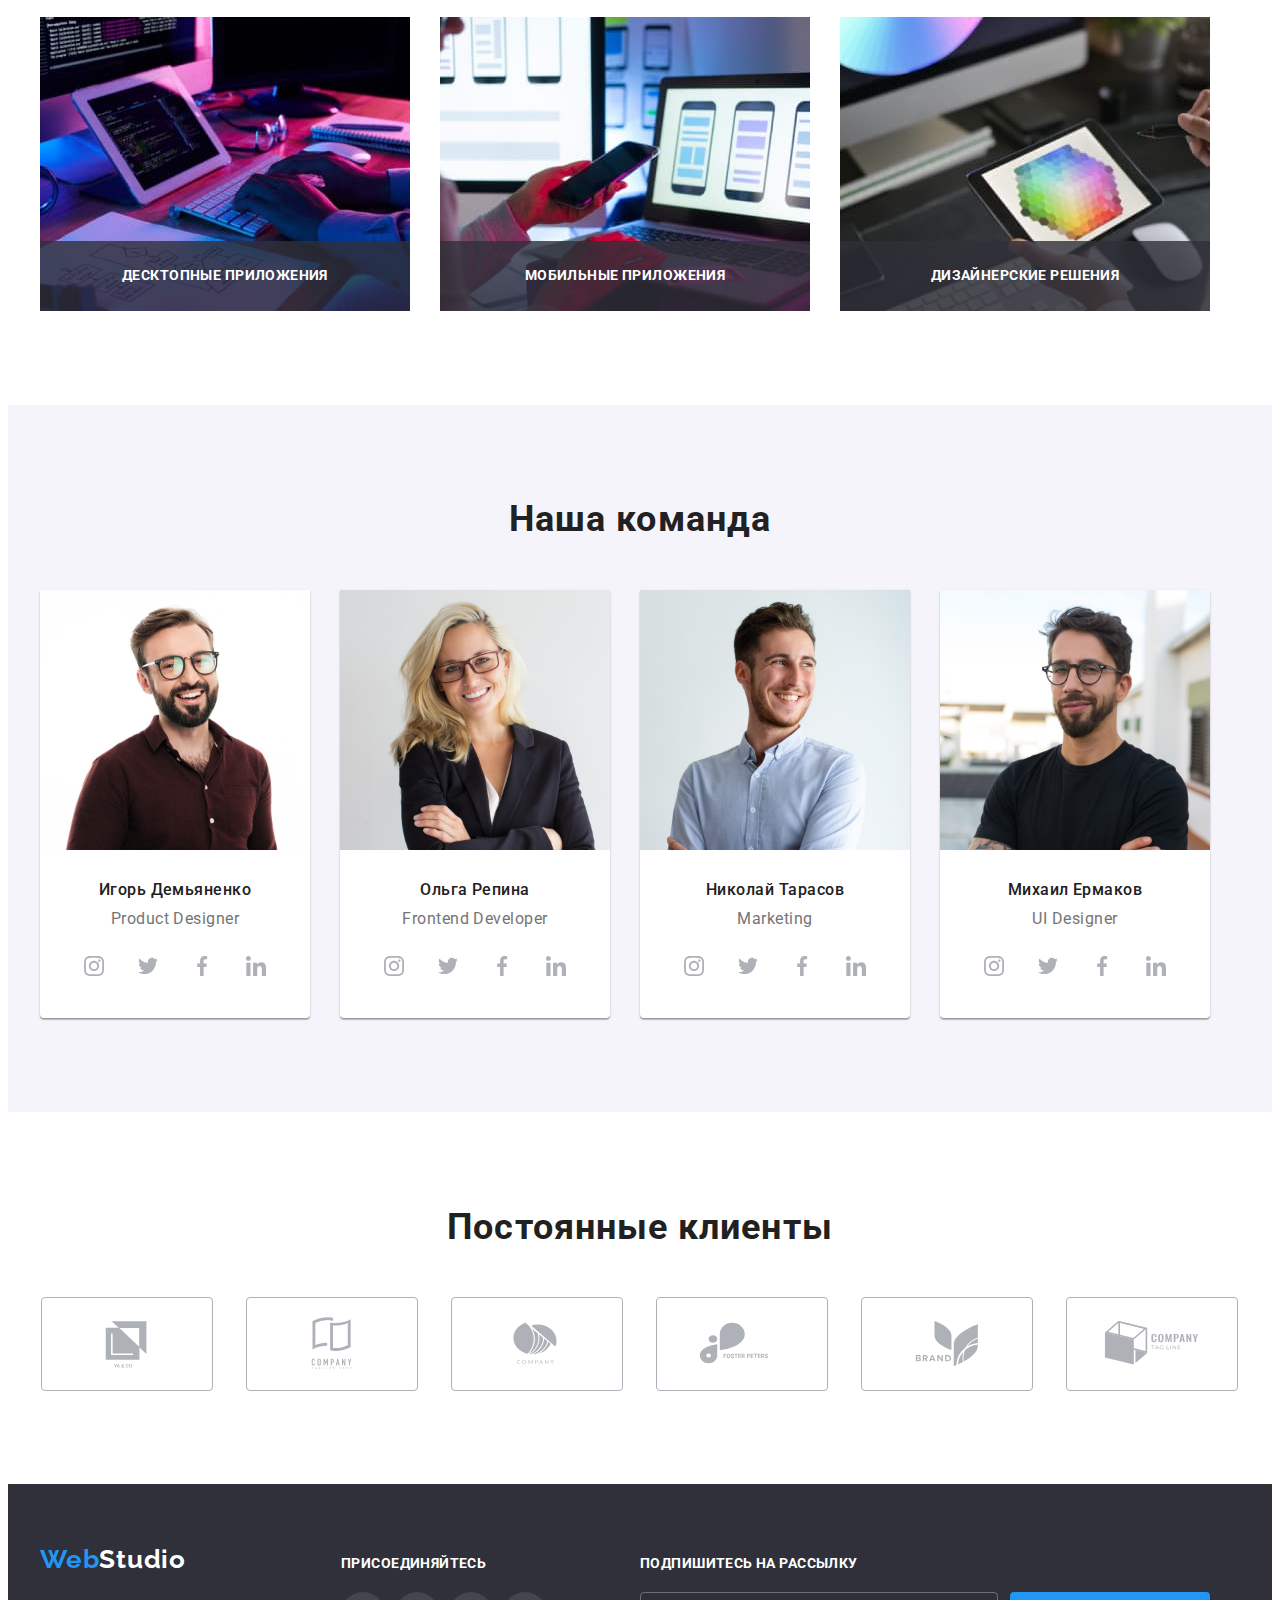
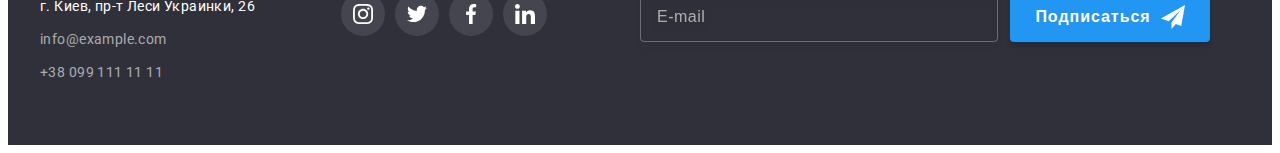
==== commit 72c1b7be: "marked up footer form" ====
--- a/index.html
+++ b/index.html
@@ -439,7 +439,7 @@
           </ul>
         </div>
         <form class="form-subscribe">
-          <p class="form-subscribe-text"></p>
+          <p class="form-subscribe-text">Подпишитесь на рассылку</p>
           <label class="form-subscribe-label">
             <input
               type="email"
@@ -458,6 +458,7 @@
         </form>
       </div>
     </footer>
+    <!-- Модальное окно -->
     <div class="backdrop is-hidden" data-modal>
       <div class="modal">
         <form class="form-modal">
--- a/css/styles.css
+++ b/css/styles.css
@@ -745,6 +745,85 @@
   background-color: var(--accent-color);
 }
 
+.container-social {
+  margin-right: 93px;
+}
+
+.form-subscribe-text {
+  margin-bottom: 20px;
+
+  color: var(--primary-white-color);
+
+  font-weight: bold;
+  font-size: 14px;
+  line-height: 1.14;
+  letter-spacing: 0.03em;
+  text-transform: uppercase;
+}
+
+.form-subscribe-label {
+  display: inline-flex;
+  align-items: center;
+  justify-content: center;
+}
+
+.form-subscribe-field {
+  width: 358px;
+  height: 50px;
+  margin-right: 12px;
+  padding-left: 16px;
+
+  font-size: 16px;
+  line-height: 1.25;
+  letter-spacing: 0.03em;
+
+  color: rgba(255, 255, 255, 0.6);
+
+  background-color: transparent;
+  border: 1px solid rgba(255, 255, 255, 0.3);
+  box-sizing: border-box;
+  filter: drop-shadow(0px 4px 4px rgba(0, 0, 0, 0.15));
+  border-radius: 4px;
+  outline: none;
+}
+
+.form-subscribe-field::placeholder {
+  font-size: 16px;
+  line-height: 1.25;
+  letter-spacing: 0.03em;
+
+  color: rgba(255, 255, 255, 0.6);
+}
+
+.form-subscribe-btn {
+  display: inline-flex;
+  align-items: center;
+  justify-content: center;
+  width: 200px;
+  height: 50px;
+  padding: 0;
+
+  font-weight: bold;
+  font-size: 16px;
+  line-height: 1.87;
+  letter-spacing: 0.06em;
+
+  color: var(--primary-white-color);
+
+  background-color: var(--accent-color);
+  box-shadow: 0px 4px 4px rgba(0, 0, 0, 0.15);
+  border-radius: 4px;
+  transition: background-color 250ms cubic-bezier(0.4, 0, 0.2, 1);
+}
+
+.form-subscribe-btn:hover,
+.form-subscribe-btn:focus {
+  background-color: #188ce8;
+}
+
+.form-subscribe-icon {
+  margin-left: 10px;
+}
 /* Модальное окно */
 
 .backdrop {
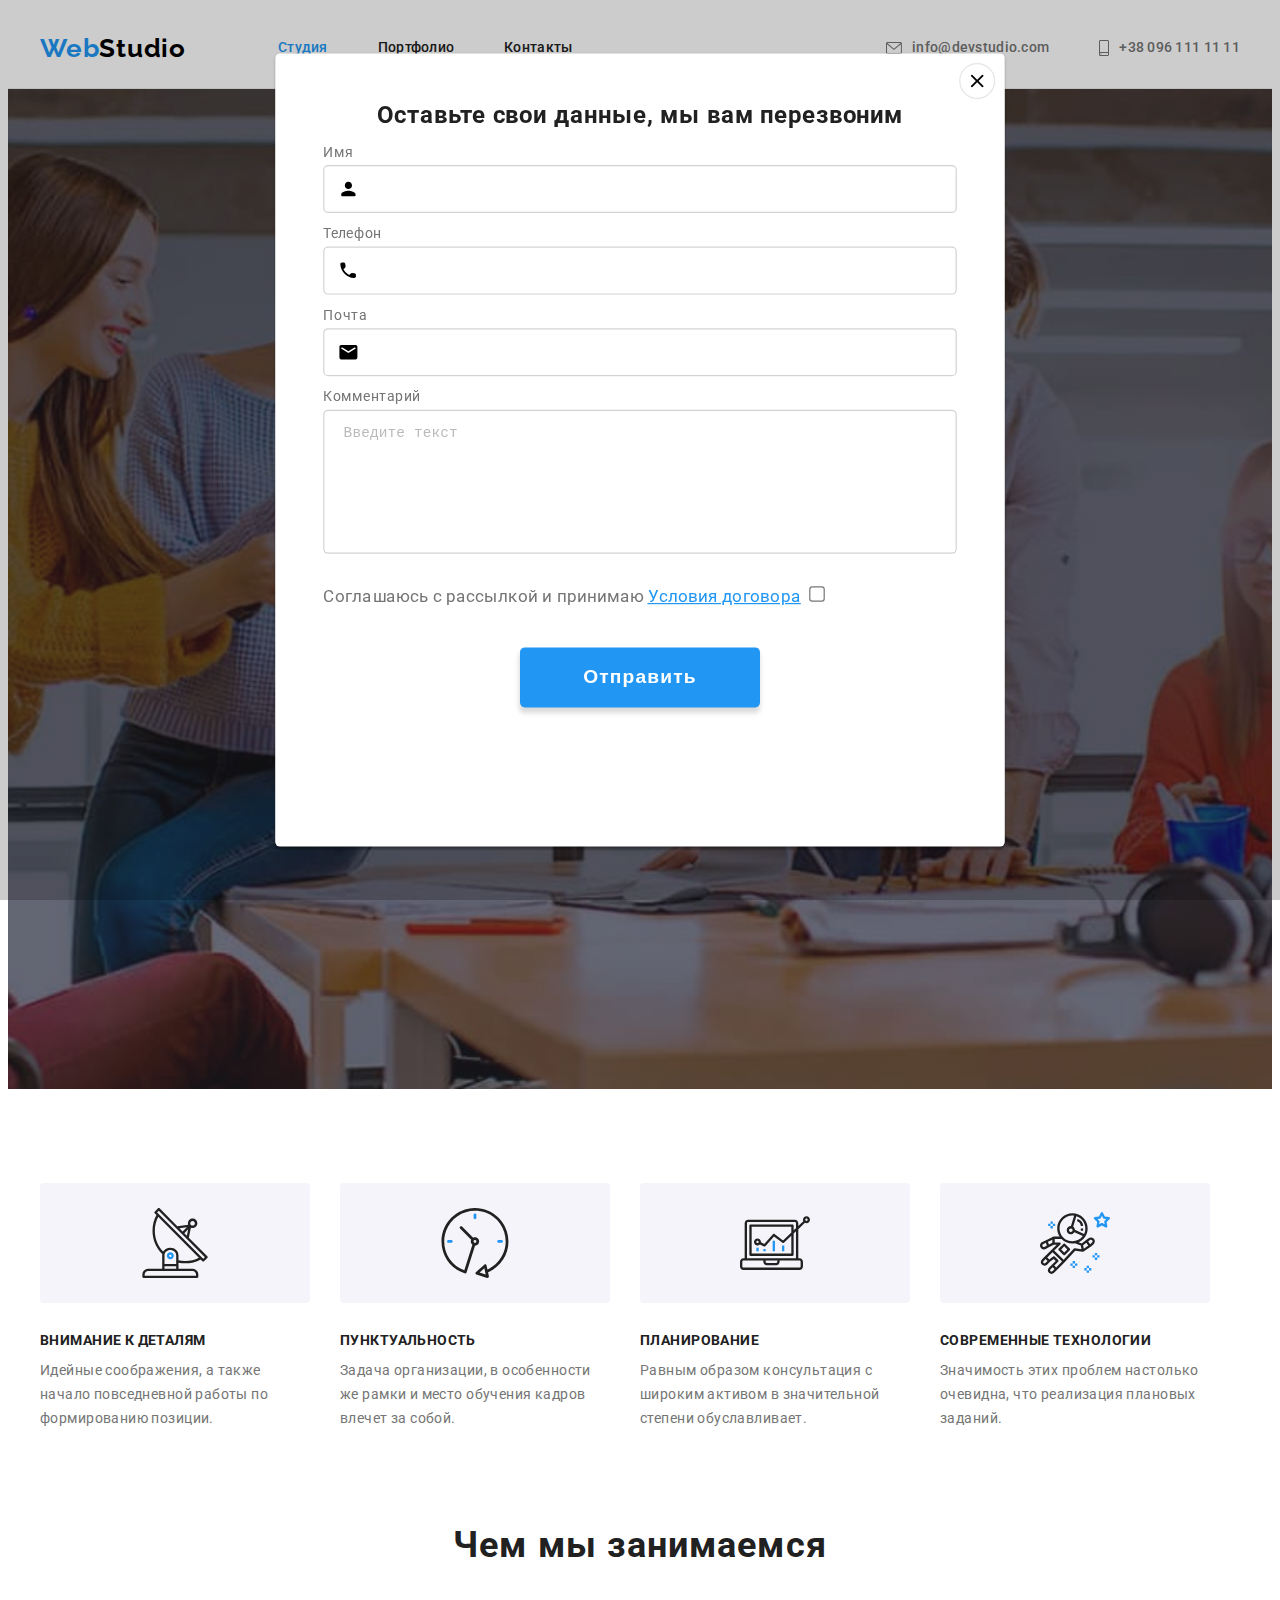
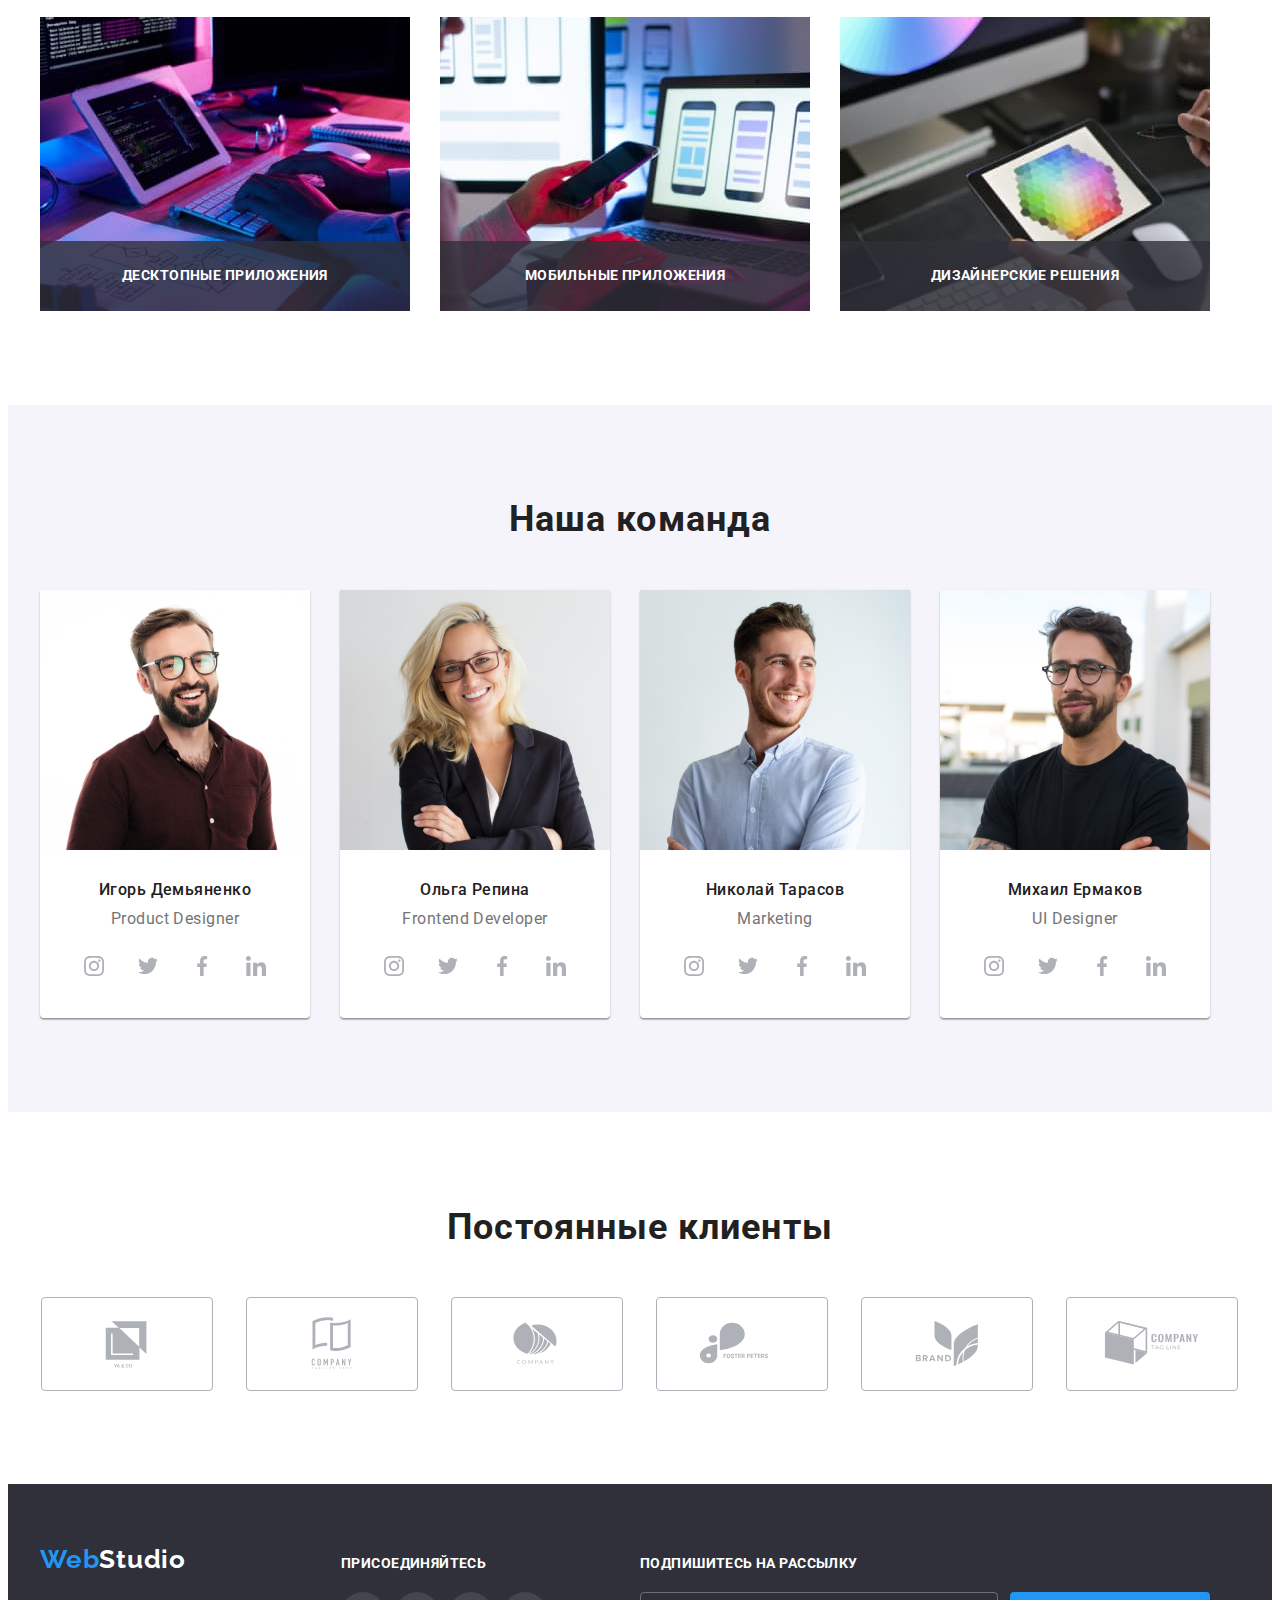
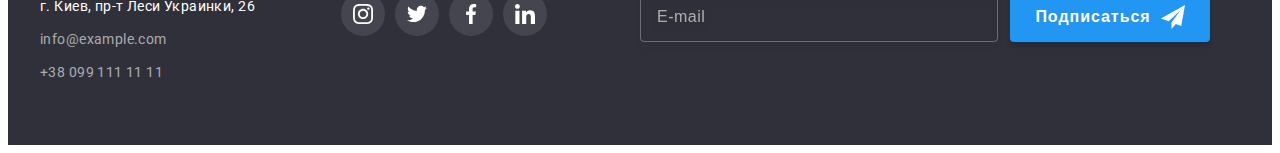
==== commit 1b97c229: "styled forms" ====
--- a/index.html
+++ b/index.html
@@ -462,10 +462,10 @@
     <div class="backdrop is-hidden" data-modal>
       <div class="modal">
         <form class="form-modal">
-          <p class="">Оставьте свои данные, мы вам перезвоним</p>
-          <label for="user" class="form-modal-label">Имя</label>
+          <p class="form-modal-text">Оставьте свои данные, мы вам перезвоним</p>
+          <label for="username" class="form-modal-label">Имя</label>
           <div class="field-wrap">
-            <input type="text" class="form-modal-field" name="username" id="user" />
+            <input type="text" class="form-modal-field" name="username" id="username" />
             <svg class="form-modal-icon" width="18" height="18">
               <use href="images/icons.svg#black-person"></use>
             </svg>
@@ -487,14 +487,16 @@
           <label for="comment" class="form-modal-label">Комментарий</label>
           <textarea
             name="comment"
-            class="modal-form-comment"
+            class="form-modal-comment"
             id="comment"
             placeholder="Введите текст"
           ></textarea>
-          <p class="form-modal-license">
-            Соглашаюсь с рассылкой и принимаю
+          <label class="form-modal-license" for="license"
+            >Соглашаюсь с рассылкой и принимаю
             <a href="" class="form-modal-link"> Условия договора</a>
-          </p>
+            <input type="checkbox" name="license" id="license" />
+          </label>
+
           <button type="submit" class="form-modal-btn">Отправить</button>
         </form>
         <button class="close-button" type="button" data-modal-close>
--- a/css/styles.css
+++ b/css/styles.css
@@ -842,11 +842,11 @@
     visibility 500ms cubic-bezier(0.4, 0, 0.2, 1);
 }
 
-.backdrop.is-hidden {
+/* .backdrop.is-hidden {
   opacity: 0;
   pointer-events: none;
   visibility: hidden;
-}
+} */
 
 .backdrop.is-hidden .modal {
   transform: translate(-50%, -50%) scale(1.2);
@@ -859,6 +859,7 @@
 
   min-width: 528px;
   min-height: 581px;
+  padding: 40px;
 
   background: var(--primary-title-color);
   box-shadow: 0px 1px 3px rgba(0, 0, 0, 0.12), 0px 1px 1px rgba(0, 0, 0, 0.14),
@@ -888,3 +889,130 @@
   left: 50%;
   transform: translate(-50%, -50%);
 }
+
+/* Форма в модальнм окне */
+
+.form-modal-text {
+  display: block;
+  margin-bottom: 12px;
+
+  font-weight: bold;
+  font-size: 20px;
+  line-height: 1.15;
+  text-align: center;
+  letter-spacing: 0.03em;
+
+  color: var(--secondary-title-color);
+}
+
+.form-modal-label {
+  display: block;
+  margin-bottom: 4px;
+
+  font-size: 12px;
+  line-height: 1.17;
+  letter-spacing: 0.01em;
+
+  color: var(--secondary-text-color);
+}
+
+.form-modal-field {
+  display: block;
+  width: 100%;
+  height: 40px;
+  margin-bottom: 10px;
+  padding-left: 42px;
+
+  border: 1px solid rgba(33, 33, 33, 0.2);
+  box-sizing: border-box;
+  border-radius: 4px;
+
+  outline: none;
+}
+
+.field-wrap {
+  position: relative;
+}
+
+.form-modal-icon {
+  position: absolute;
+  top: 50%;
+  left: 12px;
+  transform: translateY(-50%);
+}
+
+.form-modal-comment {
+  width: 100%;
+  height: 120px;
+  margin-bottom: 20px;
+  padding: 12px 16px;
+
+  font-size: 12px;
+  line-height: 1.17;
+  letter-spacing: 0.01em;
+
+  color: rgba(117, 117, 117, 0.5);
+
+  border: 1px solid rgba(33, 33, 33, 0.2);
+  box-sizing: border-box;
+  border-radius: 4px;
+
+  resize: none;
+  outline: none;
+}
+
+.form-modal-comment::placeholder {
+  font-size: 12px;
+  line-height: 1.17;
+  letter-spacing: 0.01em;
+
+  color: rgba(117, 117, 117, 0.5);
+}
+
+.form-modal-license {
+  display: block;
+  margin-bottom: 30px;
+
+  font-size: 14px;
+  line-height: 1.71;
+  letter-spacing: 0.03em;
+
+  color: var(--secondary-text-color);
+}
+
+.form-modal-link {
+  font-size: 14px;
+  line-height: 1.71;
+  letter-spacing: 0.03em;
+  text-decoration-line: underline;
+
+  color: var(--accent-color);
+}
+
+.form-modal-btn {
+  display: flex;
+  align-items: center;
+  justify-content: center;
+  width: 200px;
+  height: 50px;
+  padding: 0;
+  margin-left: auto;
+  margin-right: auto;
+
+  font-weight: bold;
+  font-size: 16px;
+  line-height: 1.87;
+  letter-spacing: 0.06em;
+
+  color: var(--primary-white-color);
+
+  background-color: var(--accent-color);
+  box-shadow: 0px 4px 4px rgba(0, 0, 0, 0.15);
+  border-radius: 4px;
+  transition: background-color 250ms cubic-bezier(0.4, 0, 0.2, 1);
+}
+
+.form-modal-btn:hover,
+.form-modal-btn:focus {
+  background-color: #188ce8;
+}
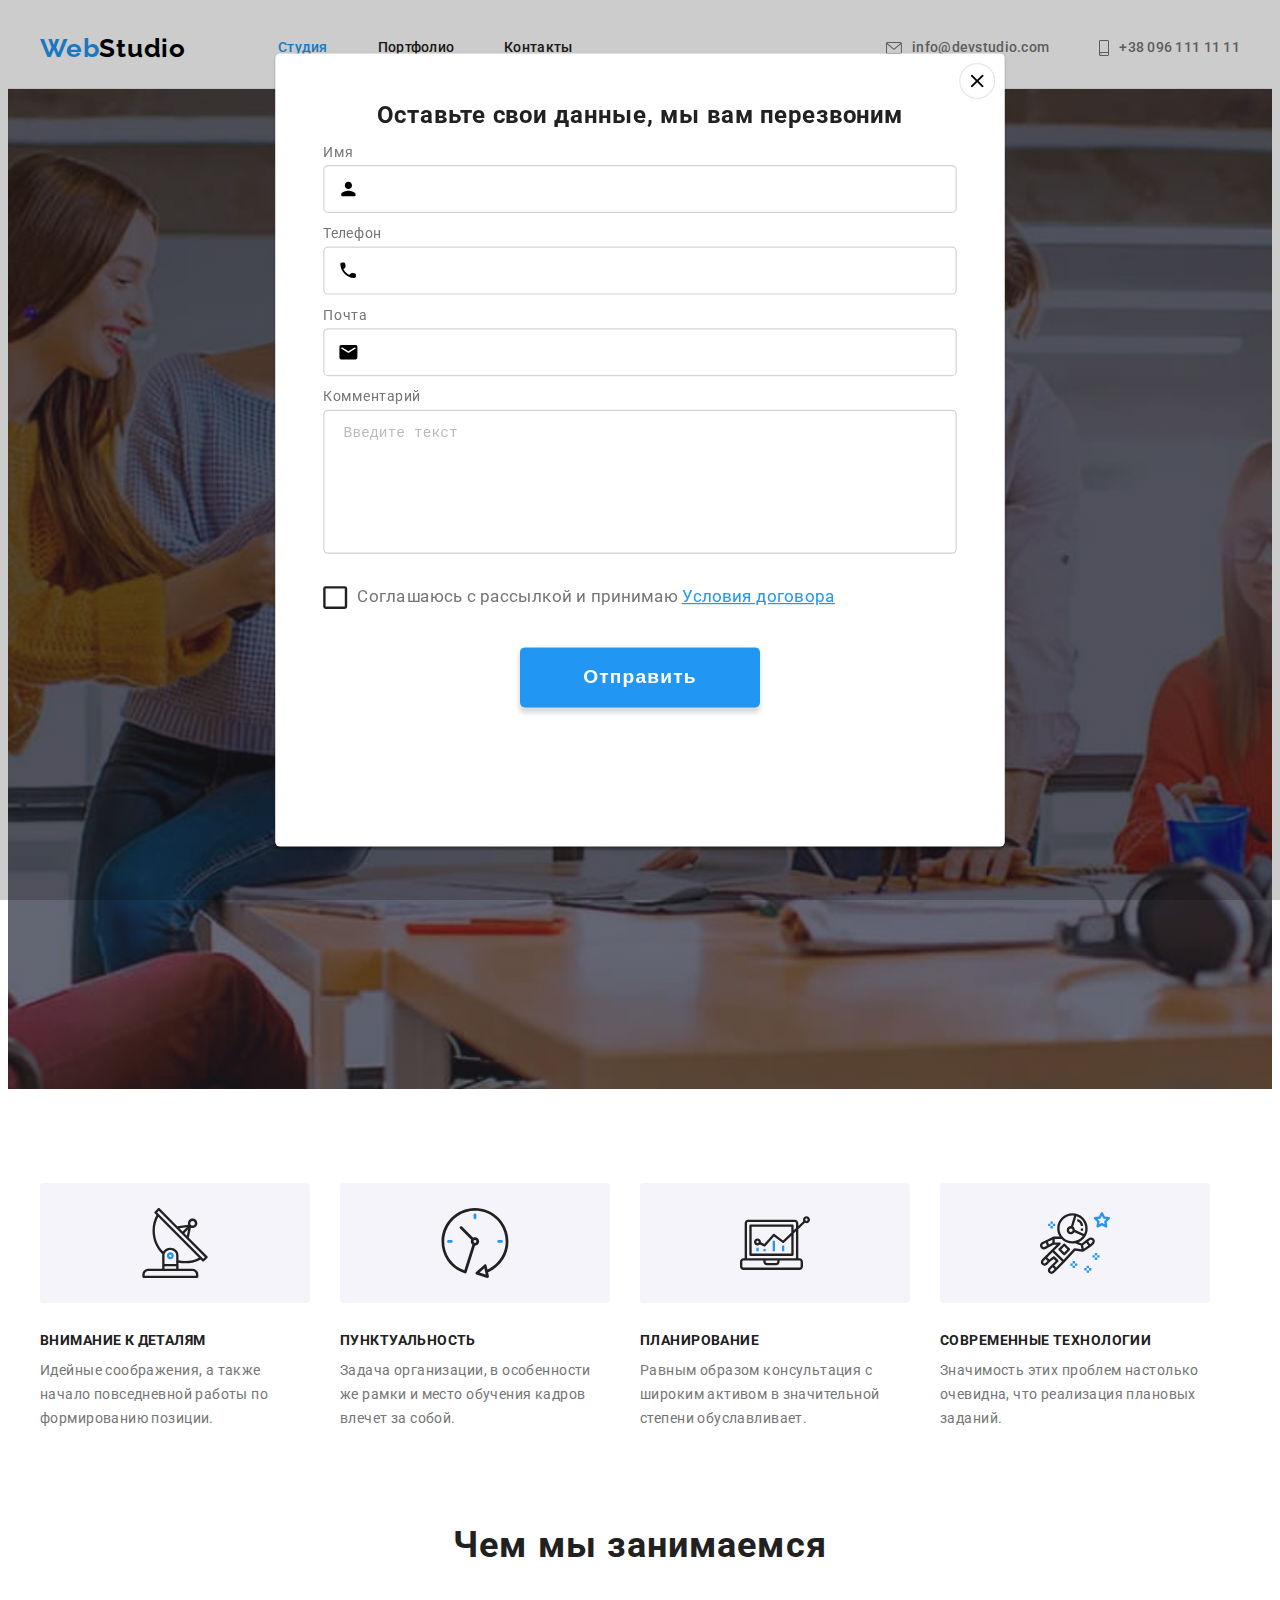
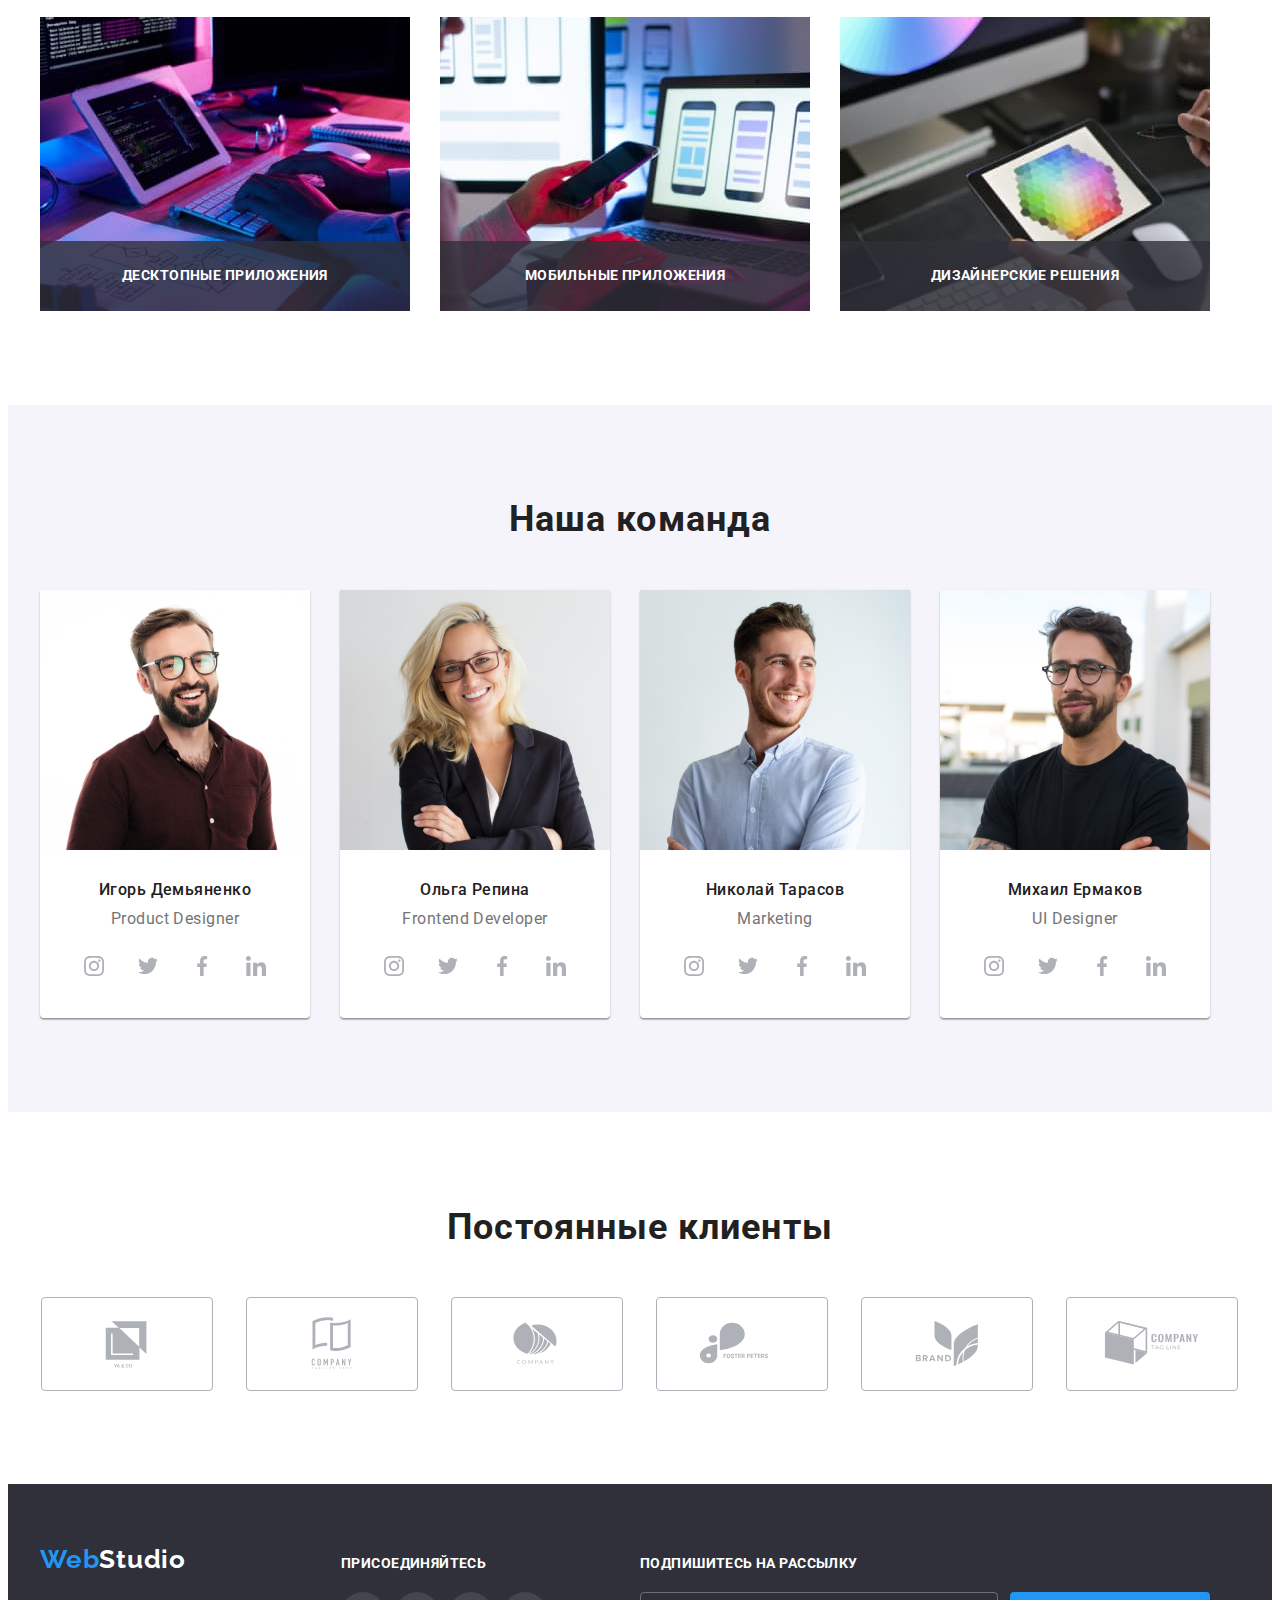
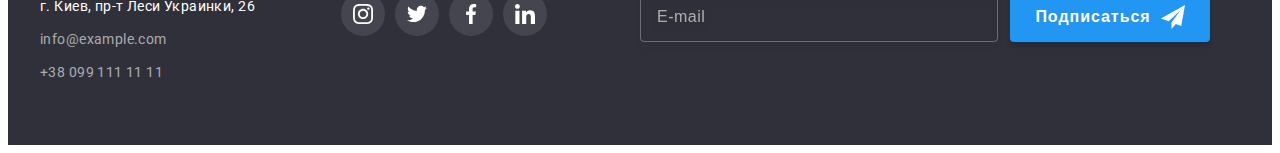
==== commit 02c81766: "updated css" ====
--- a/index.html
+++ b/index.html
@@ -470,6 +470,7 @@
               <use href="images/icons.svg#black-person"></use>
             </svg>
           </div>
+
           <label for="tel" class="form-modal-label">Телефон</label>
           <div class="field-wrap">
             <input type="tel" class="form-modal-field" name="tel" id="tel" />
@@ -477,6 +478,7 @@
               <use href="images/icons.svg#black-tel"></use>
             </svg>
           </div>
+
           <label for="email" class="form-modal-label">Почта</label>
           <div class="field-wrap">
             <input type="email" class="form-modal-field" name="email" id="email" />
@@ -484,6 +486,7 @@
               <use href="images/icons.svg#black-env"></use>
             </svg>
           </div>
+
           <label for="comment" class="form-modal-label">Комментарий</label>
           <textarea
             name="comment"
@@ -491,10 +494,17 @@
             id="comment"
             placeholder="Введите текст"
           ></textarea>
-          <label class="form-modal-license" for="license"
-            >Соглашаюсь с рассылкой и принимаю
-            <a href="" class="form-modal-link"> Условия договора</a>
-            <input type="checkbox" name="license" id="license" />
+
+          <label class="form-modal-license">
+            <input
+              class="form-modal-checkbox visually-hidden"
+              type="checkbox"
+              name="license"
+              value="agreed"
+            />
+            <span class="custom-checkbox"></span>
+            Соглашаюсь с рассылкой и принимаю&nbsp
+            <a href="" class="form-modal-link">Условия договора</a>
           </label>
 
           <button type="submit" class="form-modal-btn">Отправить</button>
--- a/css/styles.css
+++ b/css/styles.css
@@ -878,9 +878,13 @@
   width: 30px;
   height: 30px;
 
+  color: #000000;
+
   background: var(--primary-white-color);
   border: 1px solid rgba(0, 0, 0, 0.1);
   border-radius: 50%;
+
+  transition: color 250ms cubic-bezier(0.4, 0, 0.2, 1);
 }
 
 .close-icon {
@@ -888,6 +892,12 @@
   top: 50%;
   left: 50%;
   transform: translate(-50%, -50%);
+  fill: currentColor;
+}
+
+.close-button:hover,
+.close-button:focus {
+  color: var(--accent-color);
 }
 
 /* Форма в модальнм окне */
@@ -928,6 +938,8 @@
   border-radius: 4px;
 
   outline: none;
+
+  transition: border 250ms cubic-bezier(0.4, 0, 0.2, 1);
 }
 
 .field-wrap {
@@ -939,6 +951,16 @@
   top: 50%;
   left: 12px;
   transform: translateY(-50%);
+  fill: #000000;
+  transition: fill 250ms cubic-bezier(0.4, 0, 0.2, 1);
+}
+
+.form-modal-field:focus {
+  border: 1px solid var(--accent-color);
+}
+
+.form-modal-field:focus + .form-modal-icon {
+  fill: var(--accent-color);
 }
 
 .form-modal-comment {
@@ -959,6 +981,12 @@
 
   resize: none;
   outline: none;
+
+  transition: border 250ms cubic-bezier(0.4, 0, 0.2, 1);
+}
+
+.form-modal-comment:focus {
+  border: 1px solid var(--accent-color);
 }
 
 .form-modal-comment::placeholder {
@@ -970,7 +998,8 @@
 }
 
 .form-modal-license {
-  display: block;
+  display: flex;
+  align-items: center;
   margin-bottom: 30px;
 
   font-size: 14px;
@@ -980,7 +1009,26 @@
   color: var(--secondary-text-color);
 }
 
+.custom-checkbox {
+  display: inline-block;
+  width: 16px;
+  height: 15px;
+  margin-right: 8.38px;
+
+  border: 2px solid var(--secondary-title-color);
+  border-radius: 2px;
+}
+
+.form-modal-checkbox:checked + .custom-checkbox {
+  border-color: transparent;
+  background-image: url(../images/check.svg);
+  background-repeat: no-repeat;
+  background-size: contain;
+  background-origin: border-box;
+}
+
 .form-modal-link {
+  display: inline-block;
   font-size: 14px;
   line-height: 1.71;
   letter-spacing: 0.03em;
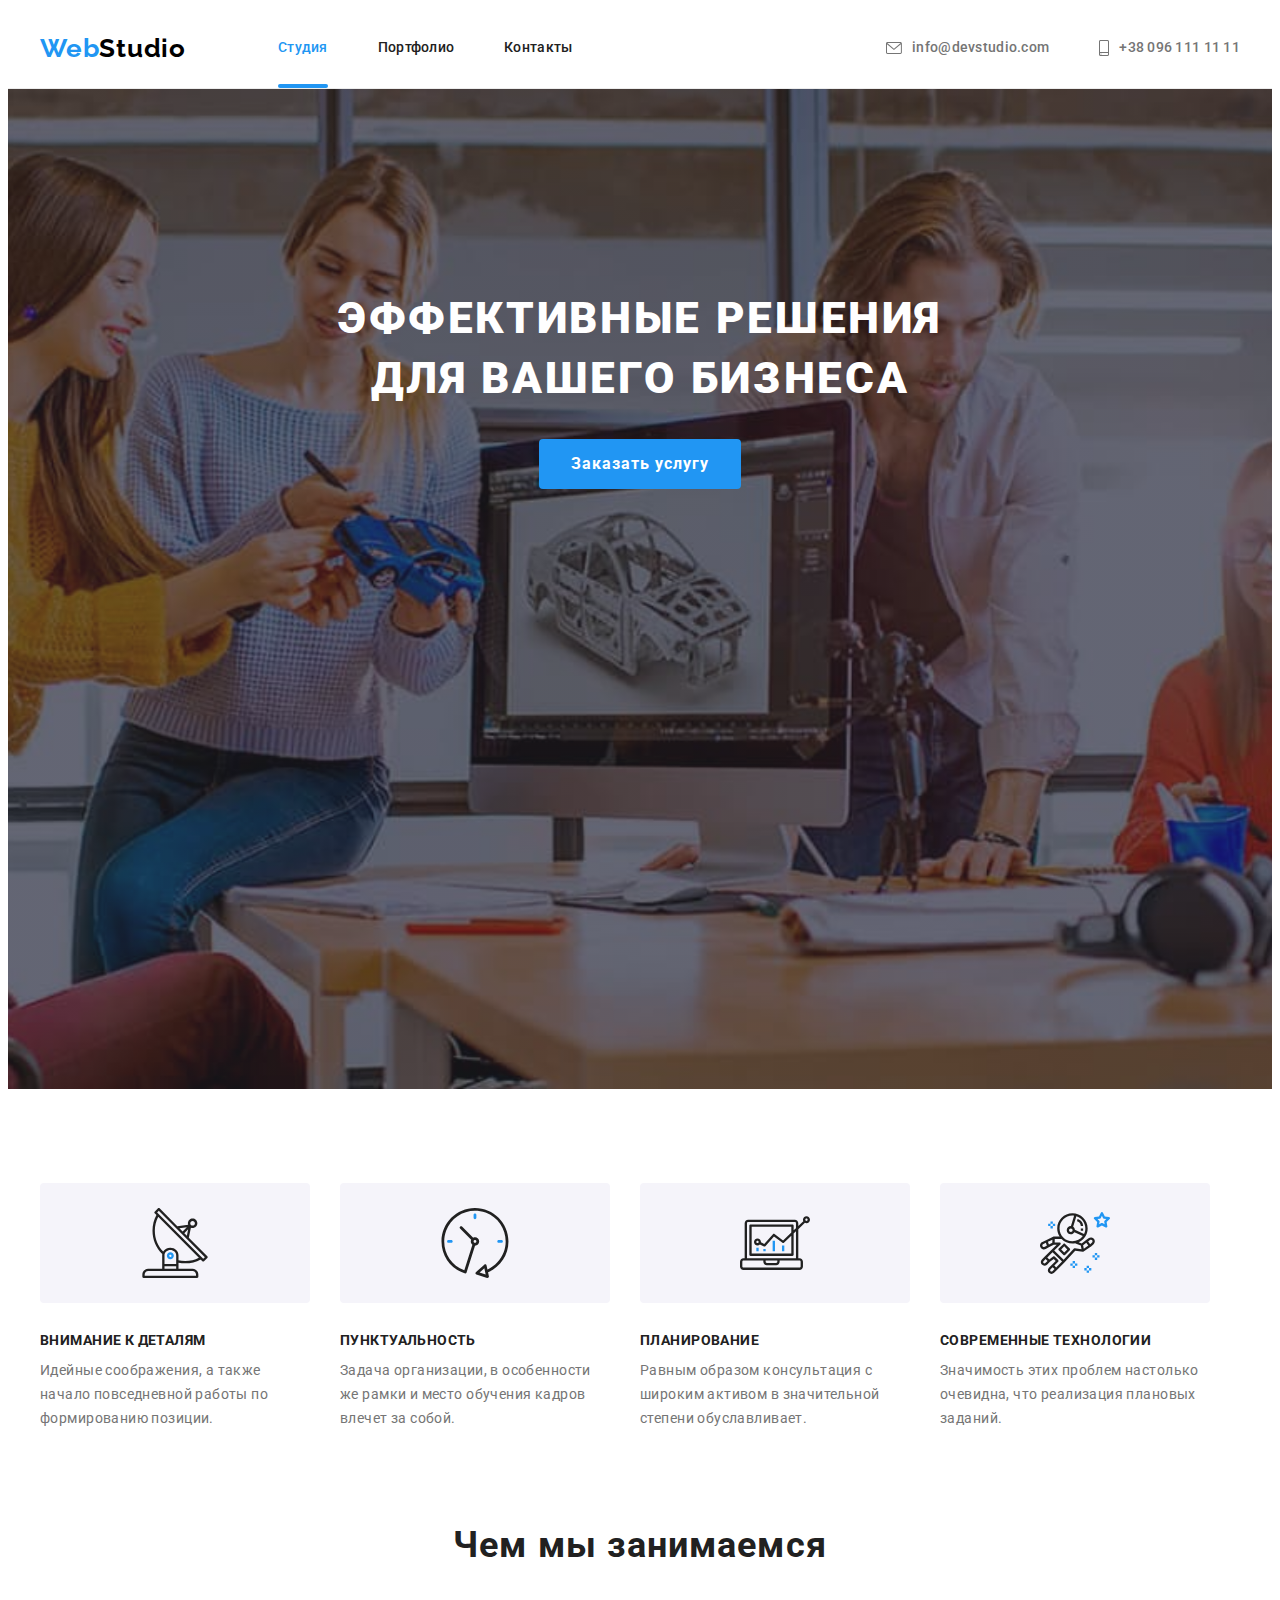
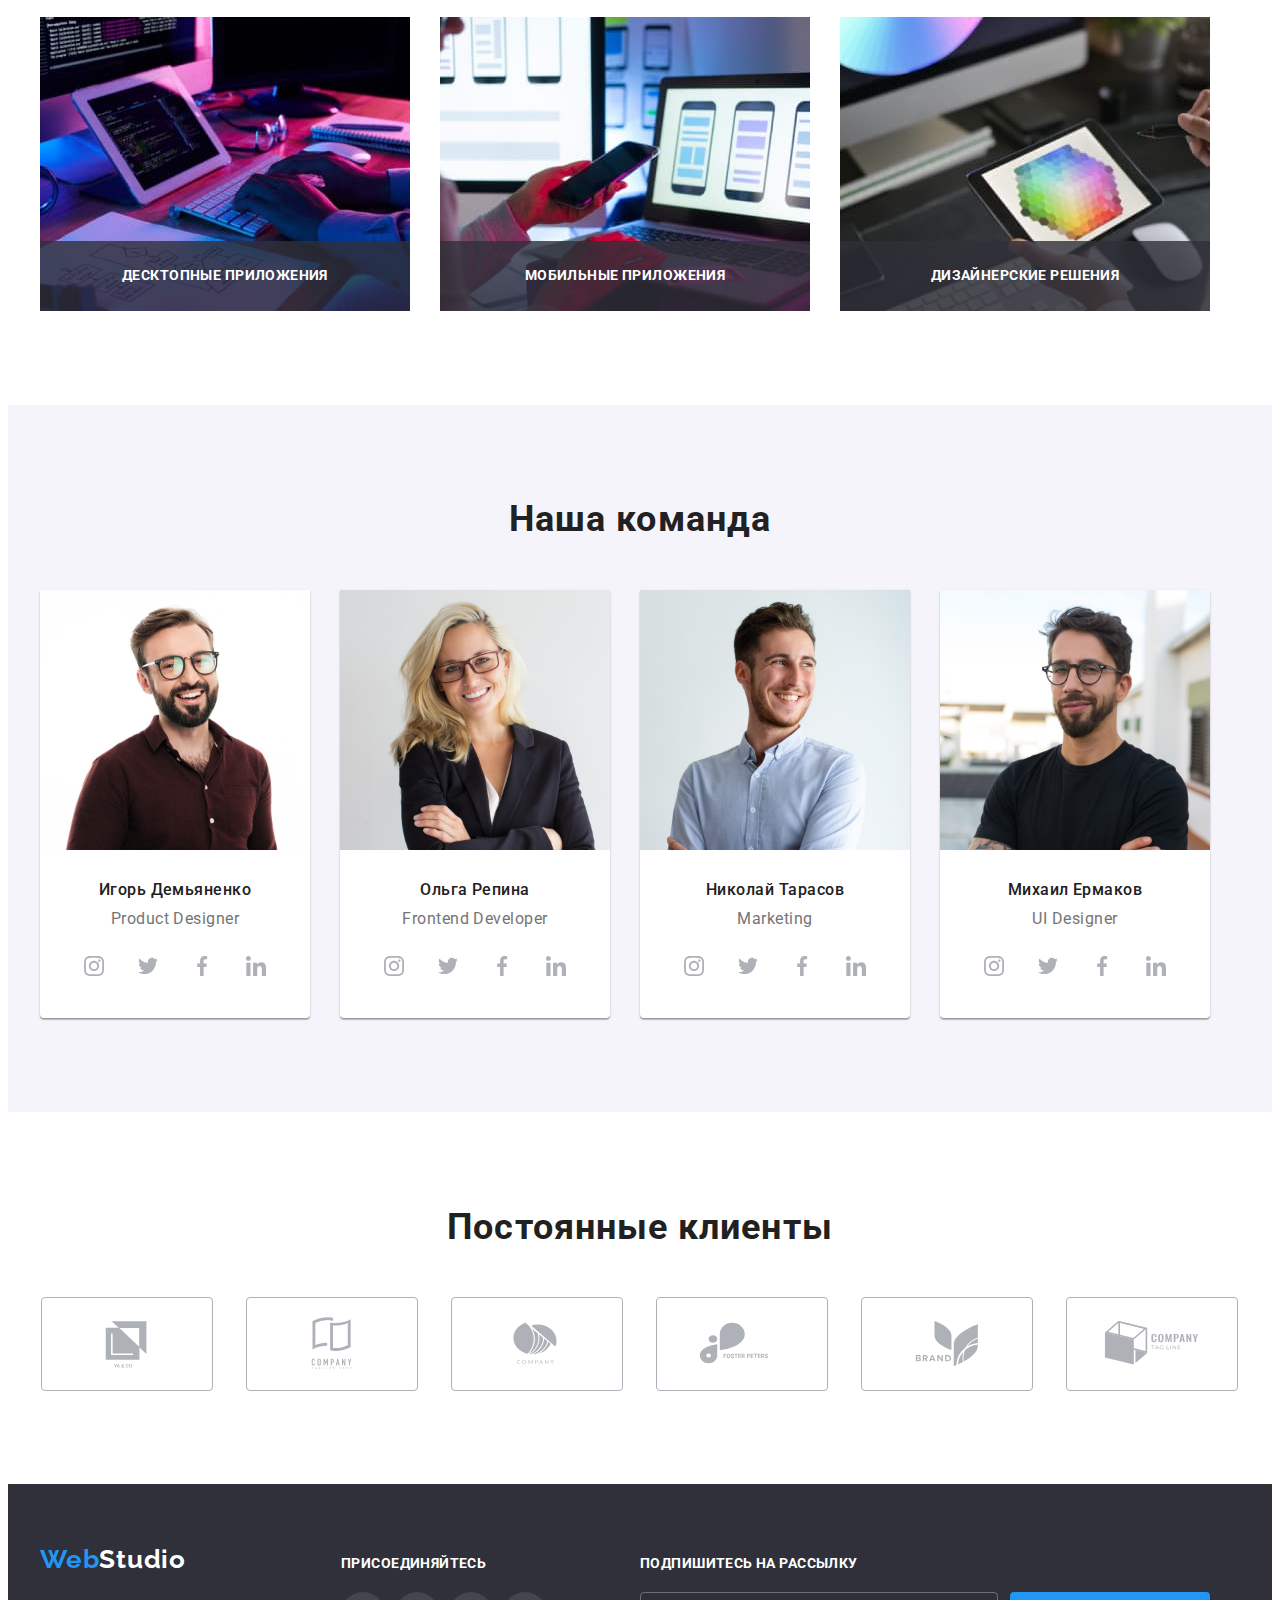
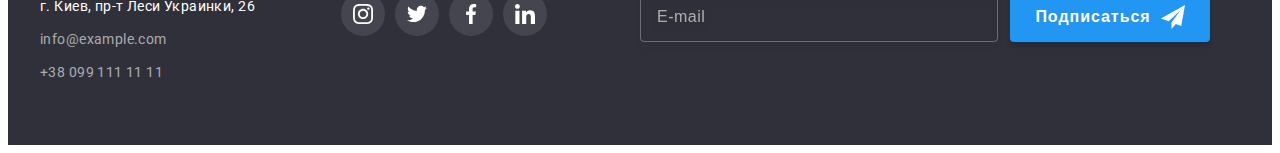
==== commit e364a2a2: "updated css" ====
--- a/index.html
+++ b/index.html
@@ -502,7 +502,11 @@
               name="license"
               value="agreed"
             />
-            <span class="custom-checkbox"></span>
+            <span class="custom-checkbox">
+              <svg class="check-icon" width="100%" height="100%">
+                <use href="images/icons.svg#check"></use>
+              </svg>
+            </span>
             Соглашаюсь с рассылкой и принимаю&nbsp
             <a href="" class="form-modal-link">Условия договора</a>
           </label>
--- a/css/styles.css
+++ b/css/styles.css
@@ -842,11 +842,11 @@
     visibility 500ms cubic-bezier(0.4, 0, 0.2, 1);
 }
 
-/* .backdrop.is-hidden {
+.backdrop.is-hidden {
   opacity: 0;
   pointer-events: none;
   visibility: hidden;
-} */
+}
 
 .backdrop.is-hidden .modal {
   transform: translate(-50%, -50%) scale(1.2);
@@ -900,7 +900,7 @@
   color: var(--accent-color);
 }
 
-/* Форма в модальнм окне */
+/* Форма в модальном окне */
 
 .form-modal-text {
   display: block;
@@ -955,11 +955,13 @@
   transition: fill 250ms cubic-bezier(0.4, 0, 0.2, 1);
 }
 
-.form-modal-field:focus {
+.form-modal-field:focus,
+.form-modal-field:hover {
   border: 1px solid var(--accent-color);
 }
 
-.form-modal-field:focus + .form-modal-icon {
+.form-modal-field:focus + .form-modal-icon,
+.form-modal-field:hover + .form-modal-icon {
   fill: var(--accent-color);
 }
 
@@ -973,8 +975,6 @@
   line-height: 1.17;
   letter-spacing: 0.01em;
 
-  color: rgba(117, 117, 117, 0.5);
-
   border: 1px solid rgba(33, 33, 33, 0.2);
   box-sizing: border-box;
   border-radius: 4px;
@@ -985,7 +985,8 @@
   transition: border 250ms cubic-bezier(0.4, 0, 0.2, 1);
 }
 
-.form-modal-comment:focus {
+.form-modal-comment:focus,
+.form-modal-comment:hover {
   border: 1px solid var(--accent-color);
 }
 
@@ -1000,6 +1001,7 @@
 .form-modal-license {
   display: flex;
   align-items: center;
+  justify-content: center;
   margin-bottom: 30px;
 
   font-size: 14px;
@@ -1010,22 +1012,32 @@
 }
 
 .custom-checkbox {
-  display: inline-block;
+  display: flex;
+  justify-content: center;
+  align-items: center;
   width: 16px;
   height: 15px;
   margin-right: 8.38px;
 
   border: 2px solid var(--secondary-title-color);
   border-radius: 2px;
+  transition: background-color 250ms cubic-bezier(0.4, 0, 0.2, 1),
+    border-color 250ms cubic-bezier(0.4, 0, 0.2, 1);
 }
 
 .form-modal-checkbox:checked + .custom-checkbox {
   border-color: transparent;
-  background-image: url(../images/check.svg);
-  background-repeat: no-repeat;
-  background-size: contain;
+  background-color: var(--accent-color);
   background-origin: border-box;
 }
+
+/* .form-modal-checkbox:focus + .custom-checkbox {
+  border: 3px solid #000;
+}
+
+.form-modal-checkbox:focus:checked + .custom-checkbox {
+  border: 1px solid #000;
+} */
 
 .form-modal-link {
   display: inline-block;
